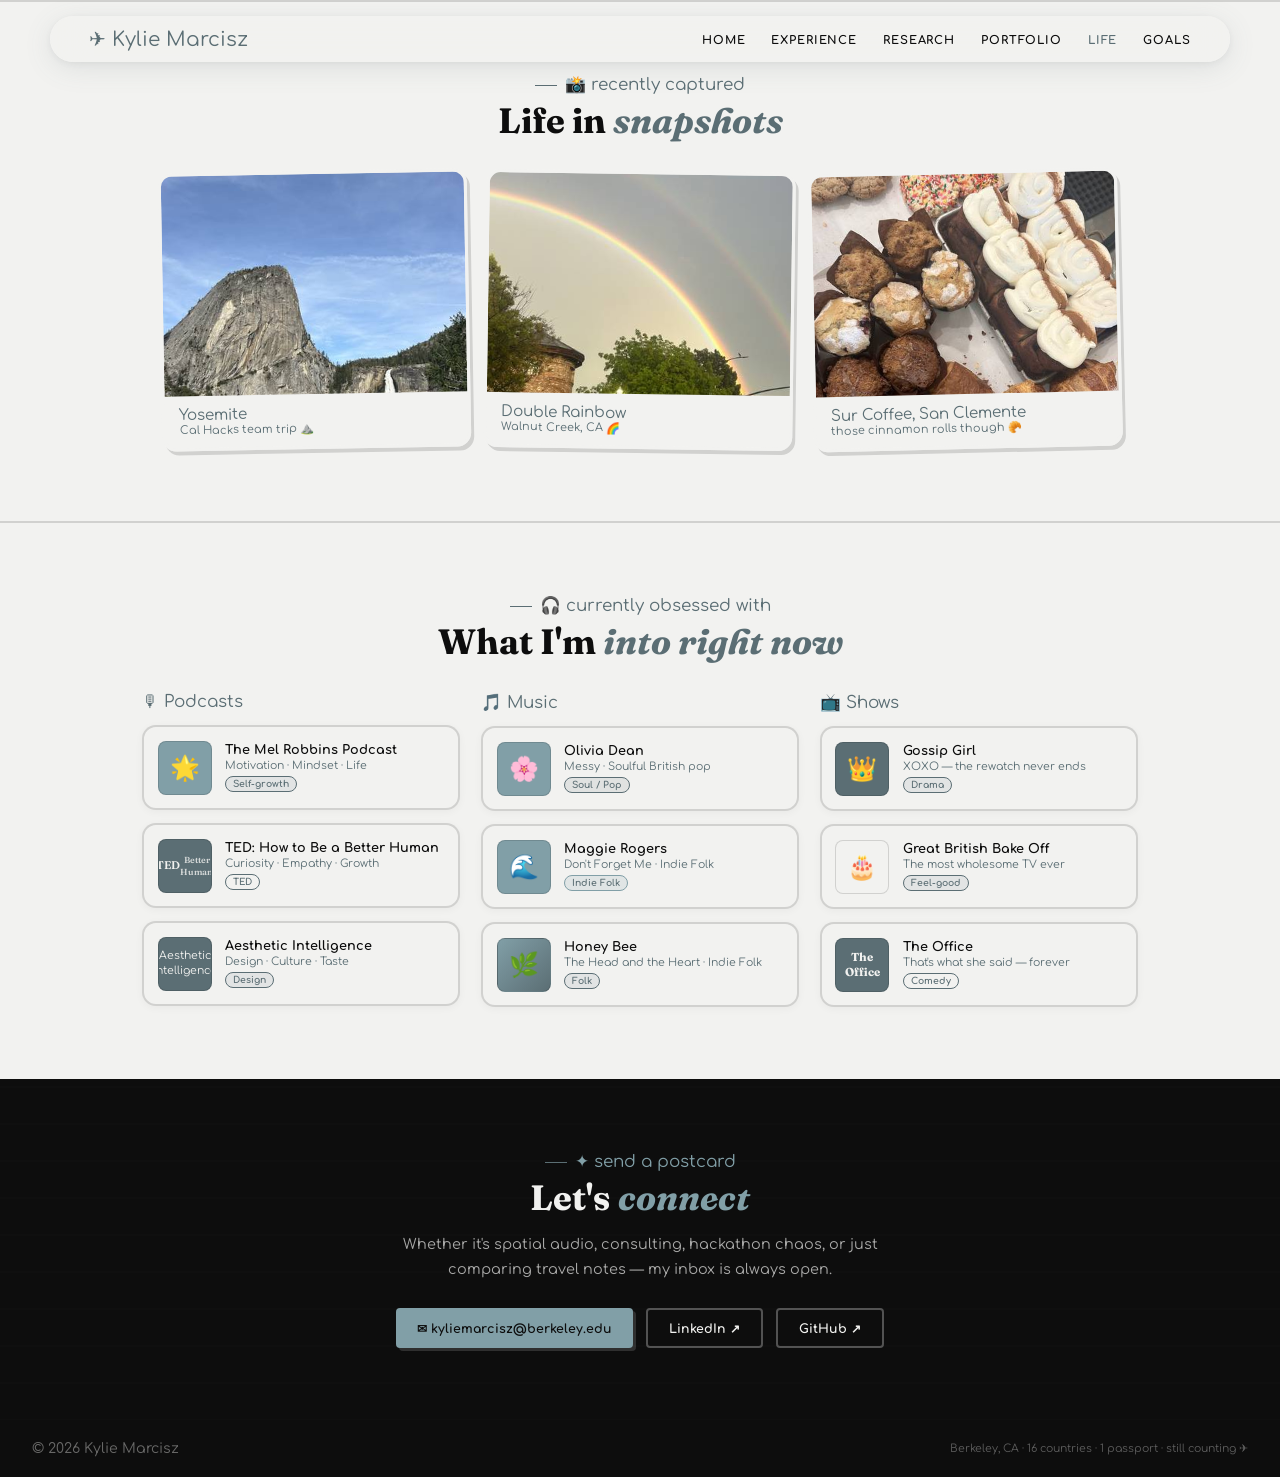
==== life.html @ 05402453 "Split single-page site into 6 real pages, shared style.css/common.js The nav bar had grown to 11 anc" ====
<!DOCTYPE html>
<html lang="en">
<head>
<meta charset="UTF-8">
<meta name="viewport" content="width=device-width, initial-scale=1.0">
<title>Photos & What I’m Into — Kylie Marcisz</title>
<link href="https://fonts.googleapis.com/css2?family=Fraunces:ital,opsz,wght@0,9..144,400;0,9..144,500;0,9..144,600;0,9..144,700;1,9..144,400;1,9..144,600&family=Comfortaa:wght@300;400;500;600;700&display=swap" rel="stylesheet">
<link rel="stylesheet" href="style.css">
</head>
<body>

<!-- NAV -->
<nav>
  <a href="index.html" style="text-decoration:none;"><div class="nav-logo">✈ Kylie Marcisz</div></a>
  <ul class="nav-links">
    <li><a href="index.html">Home</a></li>
    <li><a href="experience.html">Experience</a></li>
    <li><a href="research.html">Research</a></li>
    <li><a href="portfolio.html">Portfolio</a></li>
    <li><a href="life.html" class="nav-active">Life</a></li>
    <li><a href="goals.html">Goals</a></li>
  </ul>
</nav>

<section style="background:var(--blush2);border-top:2px solid var(--sand);" id="photos">
  <div class="sw">
    <div class="tc"><div class="sl">📸 recently captured</div><h2 class="st">Life in <em>snapshots</em></h2></div>
    <div style="display:grid;grid-template-columns:repeat(3,1fr);gap:1rem;max-width:960px;margin:0 auto;">

      <div class="appear" style="border-radius:14px;overflow:hidden;border:3px solid #F2F2F0;box-shadow:3px 4px 0 var(--sand);transform:rotate(-1deg);transition:transform .2s;" onmouseover="this.style.transform='rotate(0deg) scale(1.02)'" onmouseout="this.style.transform='rotate(-1deg)'">
        <div style="height:220px;overflow:hidden;position:relative;"><img src="[data-uri]" alt="Yosemite with Cal Hacks" style="width:100%;height:220px;object-fit:cover;display:block;transform:rotate(90deg) scale(1.5);transform-origin:center;"/></div>
        <div style="background:#F2F2F0;padding:.7rem .9rem;">
          <div style="font-family:'Comfortaa',sans-serif;font-size:.95rem;color:var(--teal);">Yosemite</div>
          <div style="font-size:.7rem;color:var(--muted);">Cal Hacks team trip ⛰️</div>
        </div>
      </div>

      <div class="appear" style="border-radius:14px;overflow:hidden;border:3px solid #F2F2F0;box-shadow:3px 4px 0 var(--sand);transform:rotate(.8deg);transition:transform .2s;" onmouseover="this.style.transform='rotate(0deg) scale(1.02)'" onmouseout="this.style.transform='rotate(0.8deg)'">
        <div style="height:220px;overflow:hidden;position:relative;"><img src="[data-uri]" alt="Double rainbow in Walnut Creek" style="width:100%;height:220px;object-fit:cover;display:block;transform:rotate(90deg) scale(1.5);transform-origin:center;"/></div>
        <div style="background:#F2F2F0;padding:.7rem .9rem;">
          <div style="font-family:'Comfortaa',sans-serif;font-size:.95rem;color:var(--teal);">Double Rainbow</div>
          <div style="font-size:.7rem;color:var(--muted);">Walnut Creek, CA 🌈</div>
        </div>
      </div>

      <div class="appear" style="border-radius:14px;overflow:hidden;border:3px solid #F2F2F0;box-shadow:3px 4px 0 var(--sand);transform:rotate(-1.3deg);transition:transform .2s;" onmouseover="this.style.transform='rotate(0deg) scale(1.02)'" onmouseout="this.style.transform='rotate(-1.3deg)'">
        <img src="[data-uri]" alt="Sur Coffee San Clemente pastries" style="width:100%;height:220px;object-fit:cover;object-position:center top;display:block;"/>
        <div style="background:#F2F2F0;padding:.7rem .9rem;">
          <div style="font-family:'Comfortaa',sans-serif;font-size:.95rem;color:var(--teal);">Sur Coffee, San Clemente</div>
          <div style="font-size:.7rem;color:var(--muted);">those cinnamon rolls though 🥐</div>
        </div>
      </div>

    </div>
  </div>
</section>

<section class="now-bg" id="now">
  <div class="sw">
    <div class="tc"><div class="sl">🎧 currently obsessed with</div><h2 class="st">What I'm <em>into right now</em></h2></div>
    <div class="now-grid">
      <div>
        <div class="nct">🎙 Podcasts</div>
        <div class="now-items">
          <div class="nc appear"><div class="na a-mel">🌟</div><div><div class="nn">The Mel Robbins Podcast</div><div class="ns">Motivation · Mindset · Life</div><span class="ntag" style="color:var(--teal);border-color:var(--teal);background:var(--teal-pale);">Self-growth</span></div></div>
          <div class="nc appear"><div class="na a-ted">TED<br><span style="font-size:.55rem;opacity:.8;">Better Human</span></div><div><div class="nn">TED: How to Be a Better Human</div><div class="ns">Curiosity · Empathy · Growth</div><span class="ntag" style="color:var(--coral);border-color:var(--coral);background:#F2F2F0;">TED</span></div></div>
          <div class="nc appear"><div class="na a-hub">Aesthetic<br>Intelligence</div><div><div class="nn">Aesthetic Intelligence</div><div class="ns">Design · Culture · Taste</div><span class="ntag" style="color:#5B6E74;border-color:var(--sage);background:var(--sage-pale);">Design</span></div></div>
        </div>
      </div>
      <div>
        <div class="nct">🎵 Music</div>
        <div class="now-items">
          <div class="nc appear"><div class="na a-olivia">🌸</div><div><div class="nn">Olivia Dean</div><div class="ns">Messy · Soulful British pop</div><span class="ntag" style="color:var(--rose);border-color:var(--rose);background:var(--rose-pale);">Soul / Pop</span></div></div>
          <div class="nc appear"><div class="na a-maggie">🌊</div><div><div class="nn">Maggie Rogers</div><div class="ns">Don't Forget Me · Indie Folk</div><span class="ntag" style="color:#5B6E74;border-color:var(--sky);background:var(--sky-pale);">Indie Folk</span></div></div>
          <div class="nc appear"><div class="na a-honey">🌿</div><div><div class="nn">Honey Bee</div><div class="ns">The Head and the Heart · Indie Folk</div><span class="ntag" style="color:#5B6E74;border-color:#5B6E74;background:var(--sage-pale);">Folk</span></div></div>
        </div>
      </div>
      <div>
        <div class="nct">📺 Shows</div>
        <div class="now-items">
          <div class="nc appear"><div class="na a-gg">👑</div><div><div class="nn">Gossip Girl</div><div class="ns">XOXO — the rewatch never ends</div><span class="ntag" style="color:var(--teal);border-color:var(--teal);background:var(--teal-pale);">Drama</span></div></div>
          <div class="nc appear"><div class="na a-gbbo">🎂</div><div><div class="nn">Great British Bake Off</div><div class="ns">The most wholesome TV ever</div><span class="ntag" style="color:#5B6E74;border-color:var(--sage);background:var(--sage-pale);">Feel-good</span></div></div>
          <div class="nc appear"><div class="na a-office" style="font-family:'Fraunces',serif;font-size:.72rem;font-weight:700;color:#F2F2F0;text-align:center;padding:5px;line-height:1.3;">The<br>Office</div><div><div class="nn">The Office</div><div class="ns">That's what she said — forever</div><span class="ntag" style="color:var(--coral);border-color:var(--coral);background:#F2F2F0;">Comedy</span></div></div>
        </div>
      </div>
    </div>
  </div>
</section>

<section class="contact-bg" id="contact">
  <div class="sw">
    <div class="ci">
      <div class="sl">✦ send a postcard</div>
      <h2>Let's <em>connect</em></h2>
      <p>Whether it's spatial audio, consulting, hackathon chaos, or just comparing travel notes — my inbox is always open.</p>
      <div class="clinks">
        <a href="mailto:kyliemarcisz@berkeley.edu" class="clink clp">✉ kyliemarcisz@berkeley.edu</a>
        <a href="http://www.linkedin.com/in/kylie-marcisz-ucb29" class="clink cls">LinkedIn ↗</a>
        <a href="#" class="clink cls">GitHub ↗</a>
      </div>
    </div>
  </div>
</section>

<footer>
  <span class="fh">© 2026 Kylie Marcisz</span>
  <span>Berkeley, CA · 16 countries · 1 passport · still counting ✈</span>
</footer>

<script src="common.js"></script>
</body>
</html>
---- style.css ----
:root {
  --blush:#F2F2F0;--blush2:#F2F2F0;--peach:#819FA7;--peach2:#5B6E74;
  --coral:#5B6E74;--teal:#5B6E74;--teal2:#819FA7;--teal-pale:rgba(91,110,116,.10);
  --sky:#819FA7;--sky-pale:rgba(129,159,167,.16);
  --gold:#819FA7;--gold2:#5B6E74;--gold-pale:rgba(129,159,167,.16);
  --rose:#5B6E74;--rose-pale:rgba(91,110,116,.12);
  --sage:#5B6E74;--sage-pale:rgba(91,110,116,.10);
  --cream:#F2F2F0;--cream2:#F2F2F0;--sand:rgba(13,13,13,.14);
  --ink:#0D0D0D;--ink2:#0D0D0D;--muted:#5B6E74;
  --white:#F2F2F0;
}
*{margin:0;padding:0;box-sizing:border-box;}
html{scroll-behavior:smooth;}
body{font-family:'Comfortaa',sans-serif;background:var(--cream);color:var(--ink);overflow-x:hidden;}

/* NAV */
nav{position:fixed;top:0;left:0;right:0;z-index:300;display:flex;align-items:center;justify-content:space-between;padding:.6rem 1.5rem;background:rgba(242,242,240,.96);backdrop-filter:blur(10px);border-bottom:2px solid var(--sand);}
.nav-logo{font-family:'Comfortaa',sans-serif;font-size:1.4rem;color:var(--teal);display:flex;align-items:center;gap:6px;}
.nav-links{display:flex;gap:.65rem;list-style:none;flex-wrap:nowrap;}
.nav-links a{font-size:.68rem;letter-spacing:.1em;text-transform:uppercase;font-weight:700;color:var(--ink2);text-decoration:none;transition:color .2s;white-space:nowrap;}
.nav-links a:hover{color:var(--coral);}

/* HERO */
.hero{min-height:100vh;padding:6rem 2rem 4rem;display:flex;align-items:center;justify-content:center;position:relative;overflow:hidden;background:var(--blush);}
.hero-bg-pattern{position:absolute;inset:0;z-index:0;
  background-image:radial-gradient(circle at 15% 20%,rgba(91,110,116,.12) 0%,transparent 50%),
  radial-gradient(circle at 85% 70%,rgba(91,110,116,.10) 0%,transparent 50%),
  radial-gradient(circle at 50% 50%,rgba(129,159,167,.08) 0%,transparent 60%);}
/* dot grid */
.hero-dots{position:absolute;inset:0;z-index:0;
  background-image:radial-gradient(circle,rgba(91,110,116,.12) 1px,transparent 1px);
  background-size:28px 28px;}

/* scattered sticker decorations */
.sticker{position:absolute;pointer-events:none;user-select:none;z-index:1;}

.hero-inner{position:relative;z-index:2;display:grid;grid-template-columns:auto 1fr;gap:3.5rem;max-width:1000px;width:100%;align-items:center;}

/* PHOTO + DECO CARD */
.hero-photo-wrap{position:relative;flex-shrink:0;}
.photo-frame{
  width:240px;height:300px;border-radius:16px;overflow:hidden;
  border:4px solid #F2F2F0;
  box-shadow:6px 8px 0 var(--sand), 6px 8px 0 1px var(--teal);
  animation:float 5s ease-in-out infinite;
  position:relative;z-index:2;
}
.photo-frame img{width:100%;height:100%;object-fit:cover;object-position:center top;}
@keyframes float{0%,100%{transform:translateY(0) rotate(-1.5deg)}50%{transform:translateY(-8px) rotate(-1.5deg)}}

/* floating mini sticker badges around photo */
.badge-float{position:absolute;background:#F2F2F0;border:2px solid var(--sand);border-radius:99px;padding:4px 10px;font-family:'Comfortaa',sans-serif;font-size:.85rem;color:var(--ink2);box-shadow:2px 3px 0 var(--sand);white-space:nowrap;z-index:3;}

/* hero text */
.hero-eyebrow{font-family:'Comfortaa',sans-serif;font-size:1.1rem;color:var(--teal);margin-bottom:.5rem;display:flex;align-items:center;gap:8px;}
h1{font-family:'Fraunces',serif;font-size:clamp(2.2rem,4vw,3.4rem);line-height:1.1;color:var(--ink);margin-bottom:.9rem;}
h1 em{font-style:italic;color:var(--teal);}
.hl-gold{background:linear-gradient(transparent 58%,var(--gold) 58%);}
.hero-desc{font-size:.93rem;line-height:1.8;color:var(--ink2);max-width:420px;margin-bottom:1.5rem;}
.htags{display:flex;flex-wrap:wrap;gap:6px;margin-bottom:1.6rem;}
.htag{font-size:.68rem;padding:4px 11px;border-radius:99px;font-weight:700;border:1.5px solid;}
.ht-teal{color:var(--teal);border-color:var(--teal);background:var(--teal-pale);}
.ht-coral{color:var(--coral);border-color:var(--coral);background:#F2F2F0;}
.ht-gold{color:var(--gold2);border-color:var(--gold2);background:var(--gold-pale);}
.ht-sage{color:#5B6E74;border-color:var(--sage);background:var(--sage-pale);}
.ht-rose{color:var(--rose);border-color:var(--rose);background:var(--rose-pale);}
.hcta{display:inline-flex;align-items:center;gap:9px;padding:.8rem 1.8rem;background:var(--teal);color:#F2F2F0;text-decoration:none;border-radius:6px;font-size:.82rem;font-weight:700;letter-spacing:.04em;box-shadow:4px 4px 0 var(--gold2);transition:all .15s;}
.hcta:hover{transform:translate(-2px,-2px);box-shadow:6px 6px 0 var(--gold2);}

/* RIBBON */
.ribbon{background:var(--gold-pale);border-top:2px dashed var(--sand);border-bottom:2px dashed var(--sand);padding:.6rem 2rem;text-align:center;font-family:'Comfortaa',sans-serif;font-size:1rem;color:var(--ink2);display:flex;align-items:center;justify-content:center;gap:1.2rem;flex-wrap:wrap;}

/* SHARED */
.sw{padding:4.5rem 2rem;max-width:1060px;margin:0 auto;}
.sl{font-family:'Comfortaa',sans-serif;font-size:1.05rem;color:var(--teal);margin-bottom:.3rem;}
.st{font-family:'Fraunces',serif;font-size:clamp(1.6rem,2.8vw,2.2rem);color:var(--ink);margin-bottom:1.8rem;}
.st em{font-style:italic;color:var(--teal);}
.tc{text-align:center;}

/* MAP */
.map-bg{background:var(--cream);}
.map-outer{background:var(--cream2);border:2px solid var(--sand);border-radius:14px;padding:1.6rem;position:relative;}
.mc{position:absolute;width:18px;height:18px;border-color:var(--teal);border-style:solid;opacity:.4;}
.mc.tl{top:8px;left:8px;border-width:2px 0 0 2px;}.mc.tr{top:8px;right:8px;border-width:2px 2px 0 0;}
.mc.bl{bottom:8px;left:8px;border-width:0 0 2px 2px;}.mc.br{bottom:8px;right:8px;border-width:0 2px 2px 0;}
.wmw{position:relative;}
.wmw svg{width:100%;height:auto;display:block;}
.ptt{position:absolute;background:var(--cream);border:2px solid var(--teal);border-radius:8px;padding:.6rem .85rem;font-size:.76rem;color:var(--ink);pointer-events:none;opacity:0;transition:opacity .18s;z-index:20;white-space:nowrap;transform:translateX(-50%);box-shadow:3px 3px 0 var(--sand);}
.ptt.vis{opacity:1;}
.tn{font-weight:700;color:var(--teal);font-family:'Comfortaa',sans-serif;font-size:.92rem;}
.td{color:var(--muted);font-size:.68rem;margin-top:2px;}

/* EXPERIENCE */
.exp-bg{background:var(--blush2);border-top:2px solid var(--sand);}
.timeline{max-width:760px;margin:0 auto;position:relative;}
.timeline::before{content:'';position:absolute;left:21px;top:0;bottom:0;width:2px;background:rgba(91,110,116,.2);}
.tli{display:flex;gap:1.6rem;margin-bottom:1.7rem;}
.tld{width:42px;height:42px;border-radius:50%;flex-shrink:0;z-index:1;display:flex;align-items:center;justify-content:center;font-size:1rem;border:2px solid;background:#F2F2F0;}
.dt{border-color:var(--teal);}.dg{border-color:var(--gold2);}.dc{border-color:var(--coral);}.ds{border-color:var(--sage);}.dr{border-color:var(--rose);}
.tlb{flex:1;background:#F2F2F0;border:1.5px solid var(--sand);border-radius:10px;padding:1rem 1.2rem;transition:border-color .2s,transform .2s;}
.tlb:hover{border-color:var(--teal);transform:translateX(3px);}
.tlh{display:flex;align-items:flex-start;justify-content:space-between;gap:.8rem;margin-bottom:3px;}
.tlr{font-family:'Fraunces',serif;font-size:.94rem;color:var(--ink);}
.tlt{font-size:.63rem;color:var(--teal);font-weight:700;letter-spacing:.06em;white-space:nowrap;}
.tlo{font-size:.73rem;color:var(--teal);font-weight:700;margin-bottom:.4rem;}
.tlu{list-style:none;}
.tlu li{font-size:.76rem;color:var(--ink2);line-height:1.6;padding-left:.85rem;position:relative;margin-bottom:2px;}
.tlu li::before{content:'✦';position:absolute;left:0;font-size:.42rem;color:var(--gold2);top:5px;}

/* INVOLVEMENT */
.inv-bg{background:var(--cream);border-top:2px solid var(--sand);}
.inv-grid{display:grid;grid-template-columns:repeat(auto-fill,minmax(220px,1fr));gap:1rem;max-width:760px;margin:0 auto;}
.inv-card{background:#F2F2F0;border:1.5px solid var(--sand);border-radius:10px;padding:1rem;display:flex;align-items:flex-start;gap:.75rem;transition:border-color .2s;}
.inv-card:hover{border-color:var(--teal);}
.inv-icon{font-size:1.3rem;flex-shrink:0;}
.inv-name{font-size:.82rem;font-weight:700;color:var(--ink);margin-bottom:2px;}
.inv-sub{font-size:.71rem;color:var(--muted);}

/* CAL HACKS */
.hack-bg{background:var(--blush);border-top:2px solid var(--sand);}
.hack-grid{display:grid;grid-template-columns:1fr 1fr;gap:1.5rem;max-width:860px;margin:0 auto;}
.hack-card{background:#F2F2F0;border:2px solid var(--sand);border-radius:14px;padding:1.5rem;position:relative;overflow:hidden;transition:transform .2s,box-shadow .2s;}
.hack-card:hover{transform:translateY(-4px);box-shadow:0 8px 24px rgba(91,110,116,.12);}
.hack-card::before{content:'';position:absolute;top:0;left:0;right:0;height:4px;}
.hack-ai::before{background:linear-gradient(90deg,var(--teal),var(--sky));}
.hack-13::before{background:linear-gradient(90deg,var(--gold),var(--coral));}
.hack-top{display:flex;align-items:center;gap:.9rem;margin-bottom:.8rem;}
.hack-icon{font-size:2rem;width:54px;height:54px;border-radius:10px;display:flex;align-items:center;justify-content:center;flex-shrink:0;border:2px solid var(--sand);}
.hi-teal{background:var(--teal-pale);}
.hi-gold{background:var(--gold-pale);}
.hack-name{font-family:'Fraunces',serif;font-size:1.05rem;color:var(--ink);}
.hack-sub{font-size:.72rem;color:var(--muted);font-weight:700;}
.hack-desc{font-size:.79rem;color:var(--ink2);line-height:1.65;}
.hack-badge{display:inline-block;margin-top:.7rem;font-size:.63rem;font-weight:700;padding:3px 10px;border-radius:99px;border:1.5px solid;}
.hb-teal{color:var(--teal);border-color:var(--teal);background:var(--teal-pale);}
.hb-gold{color:var(--gold2);border-color:var(--gold2);background:var(--gold-pale);}

/* RESUME */
.resume-bg{background:var(--cream);border-top:2px solid var(--sand);}
.resume-sheet{background:#F2F2F0;border:1.5px solid var(--sand);border-radius:10px;max-width:800px;margin:0 auto;padding:2.2rem 2.8rem;box-shadow:5px 5px 0 var(--sand);}
.rn{font-family:'Fraunces',serif;font-size:1.7rem;color:var(--ink);margin-bottom:.2rem;}
.rc{font-size:.73rem;color:var(--muted);margin-bottom:1.3rem;display:flex;flex-wrap:wrap;gap:.4rem .7rem;align-items:center;}
.rc a{color:var(--teal);text-decoration:none;font-weight:600;}
.rc a:hover{text-decoration:underline;}
.rdot{color:var(--sand);}
.rs{margin-bottom:1.3rem;}
.rst{font-size:.62rem;letter-spacing:.18em;text-transform:uppercase;font-weight:700;color:var(--teal);border-bottom:1.5px solid var(--teal-pale);padding-bottom:.25rem;margin-bottom:.7rem;}
.re{margin-bottom:.85rem;}
.rrow{display:flex;justify-content:space-between;align-items:baseline;gap:.8rem;margin-bottom:2px;}
.rorg{font-weight:700;font-size:.83rem;color:var(--ink);}
.rloc{font-size:.72rem;color:var(--muted);}
.rrole{font-size:.76rem;color:var(--teal);font-weight:600;margin-bottom:3px;}
.rdate{font-size:.7rem;color:var(--muted);white-space:nowrap;}
.rul{list-style:none;}
.rul li{font-size:.74rem;color:var(--ink2);line-height:1.6;padding-left:.85rem;position:relative;margin-bottom:2px;}
.rul li::before{content:'•';position:absolute;left:0;color:var(--teal);}
.dl-btn{display:inline-flex;align-items:center;gap:7px;margin-bottom:1.3rem;padding:.6rem 1.2rem;border:1.5px solid var(--teal);border-radius:6px;font-size:.76rem;font-weight:700;color:var(--teal);background:var(--teal-pale);cursor:pointer;transition:all .15s;}
.dl-btn:hover{background:var(--teal);color:#F2F2F0;}

/* ACADEMICS */
.acad-bg{background:var(--blush2);border-top:2px solid var(--sand);}
.acad-grid{display:grid;grid-template-columns:repeat(auto-fill,minmax(220px,1fr));gap:.9rem;}
.scard{background:#F2F2F0;border:2px solid var(--sand);border-radius:10px;padding:1rem;transition:border-color .2s;}
.scard:hover{border-color:var(--teal);}
.slab{font-family:'Comfortaa',sans-serif;font-size:.98rem;color:var(--teal);margin-bottom:.55rem;}
.sc{font-size:.73rem;color:var(--ink2);padding:3px 0;border-bottom:1px dashed var(--sand);display:flex;align-items:center;gap:.45rem;}
.sc:last-child{border-bottom:none;}
.cc{font-size:.63rem;color:var(--muted);font-weight:700;min-width:48px;}
.cnhl{background:linear-gradient(transparent 55%,var(--gold) 55%);}
.sf{border-color:var(--teal)!important;}
.cnote{font-size:.7rem;color:var(--teal);margin-top:.55rem;line-height:1.5;font-style:italic;}

/* SKILLS */
.skills-bg{background:var(--cream);border-top:2px solid var(--sand);}
.skills-grid{display:grid;grid-template-columns:repeat(auto-fill,minmax(220px,1fr));gap:1rem;}
.sg{background:#F2F2F0;border:1.5px solid var(--sand);border-radius:10px;padding:1.1rem;transition:border-color .2s;}
.sg:hover{border-color:var(--teal);}
.sgl{font-family:'Comfortaa',sans-serif;font-size:.98rem;color:var(--teal);margin-bottom:.65rem;}
.pills{display:flex;flex-wrap:wrap;gap:5px;}
.pill{font-size:.68rem;padding:3px 9px;border-radius:99px;border:1.5px solid;font-weight:700;}
.pt{color:var(--teal);border-color:var(--teal);background:var(--teal-pale);}
.pg{color:var(--gold2);border-color:var(--gold2);background:var(--gold-pale);}
.pc{color:var(--coral);border-color:var(--coral);background:#F2F2F0;}
.ps{color:#5B6E74;border-color:var(--sage);background:var(--sage-pale);}

/* NOW */
.now-bg{background:var(--blush);border-top:2px solid var(--sand);}
.now-grid{display:grid;grid-template-columns:1fr 1fr 1fr;gap:1.3rem;}
.nct{font-family:'Comfortaa',sans-serif;font-size:1.05rem;color:var(--teal);margin-bottom:.9rem;}
.now-items{display:flex;flex-direction:column;gap:.8rem;}
.nc{background:#F2F2F0;border:2px solid var(--sand);border-radius:10px;padding:.85rem;display:flex;align-items:center;gap:.85rem;transition:transform .2s,border-color .2s;}
.nc:hover{transform:translateY(-2px);border-color:var(--teal);}
.na{width:54px;height:54px;border-radius:8px;flex-shrink:0;display:flex;align-items:center;justify-content:center;border:1.5px solid var(--sand);overflow:hidden;font-size:1.5rem;}
.a-mel{background:#819FA7;}
.a-ted{background:#5B6E74;color:#F2F2F0;font-family:'Fraunces',serif;font-size:.7rem;font-weight:600;text-align:center;padding:5px;line-height:1.3;}
.a-hub{background:#5B6E74;color:#F2F2F0;font-size:.68rem;font-family:'Comfortaa',sans-serif;text-align:center;padding:5px;line-height:1.3;}
.a-olivia{background:linear-gradient(135deg,#819FA7,#819FA7);}
.a-maggie{background:linear-gradient(135deg,#819FA7,#819FA7);}
.a-gg{background:#5B6E74;}
.a-gbbo{background:#F2F2F0;}
.nn{font-size:.8rem;font-weight:700;color:var(--ink);margin-bottom:2px;}
.ns{font-size:.68rem;color:var(--muted);}
.ntag{font-size:.58rem;font-weight:700;padding:2px 7px;border-radius:99px;margin-top:4px;display:inline-block;border:1px solid;}

/* VISION BOARD */
.vb-bg{background:var(--cream2);}
.vision-board{
  position:relative;background:#F2F2F0;
  border:3px solid #5B6E74;border-radius:16px;
  padding:2.2rem;overflow:hidden;
}
.vision-board::before{
  content:'';position:absolute;inset:0;border-radius:13px;
  background-image:radial-gradient(circle,rgba(91,110,116,.13) 1px,transparent 1px);
  background-size:16px 16px;pointer-events:none;
}
.vbt{font-family:'Comfortaa',sans-serif;font-size:1.5rem;color:var(--teal);text-align:center;margin-bottom:1.8rem;position:relative;z-index:1;}
.vb-grid{display:grid;grid-template-columns:repeat(3,1fr);gap:1.1rem;position:relative;z-index:1;}
.vbc{background:#F2F2F0;border-radius:3px;padding:1rem .9rem .85rem;position:relative;border:1px solid rgba(91,110,116,.5);box-shadow:2px 3px 0 rgba(91,110,116,.25);transition:transform .2s;}
/* tape */
.vbc::before{content:'';position:absolute;top:-8px;left:50%;transform:translateX(-50%);width:32px;height:18px;background:rgba(129,159,167,.45);border-radius:2px;border:1px solid rgba(129,159,167,.6);}
.vbc:nth-child(1){transform:rotate(-1.4deg);}
.vbc:nth-child(2){transform:rotate(.7deg);}
.vbc:nth-child(3){transform:rotate(-1deg);}
.vbc:nth-child(4){transform:rotate(1.1deg);}
.vbc:nth-child(5){transform:rotate(-.8deg);}
.vbc:nth-child(6){transform:rotate(1.3deg);}
.vbc:nth-child(7){transform:rotate(-.9deg);}
.vbc:nth-child(8){transform:rotate(.5deg);}
.vbc:nth-child(9){transform:rotate(-1.2deg);}
.vbc:hover{transform:rotate(0deg) scale(1.03)!important;}
.vbe{font-size:2rem;display:block;text-align:center;margin-bottom:.55rem;}
.vbl{font-family:'Comfortaa',sans-serif;font-size:1rem;color:var(--teal);text-align:center;margin-bottom:.3rem;font-weight:600;}
.vbd{font-size:.71rem;color:var(--ink2);text-align:center;line-height:1.55;}
.vbtag{display:inline-block;margin-top:.45rem;font-size:.56rem;font-weight:700;padding:2px 8px;border-radius:99px;border:1.5px solid;}
.vt-t{color:var(--teal);border-color:var(--teal);background:var(--teal-pale);}
.vt-g{color:var(--gold2);border-color:var(--gold2);background:var(--gold-pale);}
.vt-c{color:var(--coral);border-color:var(--coral);background:#F2F2F0;}
.vt-s{color:#5B6E74;border-color:var(--sage);background:var(--sage-pale);}
.vt-r{color:var(--rose);border-color:var(--rose);background:var(--rose-pale);}
.vbw{grid-column:span 2;}
.vbw .vbd{max-width:340px;margin:0 auto;}
/* scattered stickers on board */
.vbs{position:absolute;font-size:1.2rem;opacity:.55;pointer-events:none;z-index:2;}

/* QUOTE — end of page */
.quote-section{background:var(--cream);padding:2.8rem 2rem;text-align:center;}
.quote-inner{display:flex;align-items:center;gap:1.2rem;max-width:680px;margin:0 auto .6rem;}
.q-line{flex:1;height:1px;background:rgba(91,110,116,.2);}
.q-chip{background:var(--teal);border-radius:99px;padding:.75rem 2.2rem;white-space:nowrap;flex-shrink:0;}
.qmark{font-family:'Fraunces',serif;font-size:1.15rem;color:rgba(242,242,240,.35);vertical-align:middle;}
.qtext{font-family:'Fraunces',serif;font-size:1.05rem;font-style:italic;color:rgba(242,242,240,.92);margin:0 .3rem;}
.qsub{font-family:'Comfortaa',sans-serif;font-size:.88rem;color:var(--muted);}
/* decorative plane clipart SVG floats */
.q-deco{position:absolute;opacity:.12;pointer-events:none;}

/* CONTACT */
.contact-bg{background:var(--ink);position:relative;overflow:hidden;}
.contact-bg::before{content:'';position:absolute;inset:0;background-image:repeating-linear-gradient(0deg,rgba(242,242,240,.02) 0,transparent 1px,transparent 36px,rgba(242,242,240,.02) 37px);}
.ci{position:relative;z-index:1;max-width:540px;margin:0 auto;text-align:center;}
.contact-bg .sl{color:var(--gold);}
.contact-bg h2{font-family:'Fraunces',serif;font-size:clamp(1.6rem,2.8vw,2.2rem);color:#F2F2F0;margin-bottom:.8rem;}
.contact-bg h2 em{font-style:italic;color:var(--gold);}
.contact-bg p{color:rgba(242,242,240,.68);font-size:.9rem;line-height:1.75;margin-bottom:1.6rem;}
.clinks{display:flex;justify-content:center;gap:.85rem;flex-wrap:wrap;}
.clink{display:inline-flex;align-items:center;gap:7px;padding:.68rem 1.3rem;border-radius:4px;font-size:.78rem;font-weight:700;text-decoration:none;transition:all .15s;}
.clp{background:var(--gold);color:var(--ink);box-shadow:3px 3px 0 rgba(242,242,240,.15);}
.clp:hover{transform:translate(-1px,-1px);box-shadow:4px 4px 0 rgba(242,242,240,.2);}
.cls{background:transparent;color:#F2F2F0;border:2px solid rgba(242,242,240,.3);}
.cls:hover{border-color:rgba(242,242,240,.65);}

footer{padding:1.3rem 2rem;background:#0D0D0D;display:flex;align-items:center;justify-content:space-between;font-size:.68rem;color:rgba(242,242,240,.35);}
.fh{font-family:'Comfortaa',sans-serif;font-size:.88rem;color:rgba(242,242,240,.4);}

.appear{opacity:0;transform:translateY(14px);transition:opacity .48s ease,transform .48s ease;}
.appear.in{opacity:1;transform:translateY(0);}

@media(max-width:760px){
  .hero-inner,.now-grid,.hack-grid{grid-template-columns:1fr;gap:2rem;}
  .photo-frame{width:200px;height:250px;justify-self:center;}
  .vb-grid{grid-template-columns:1fr 1fr;}
  .vbw{grid-column:span 1;}
  nav{padding:.7rem 1rem;}
  .nav-links{gap:.5rem;}
  .sw{padding:3rem 1rem;}
  .resume-sheet{padding:1.4rem 1.4rem;}
}

/* ── VISUAL REFRESH ── */

/* Floating pill nav */
nav{
  top:16px;left:50%;transform:translateX(-50%);right:auto;
  width:max-content;max-width:calc(100vw - 32px);
  border-radius:100px;border-bottom:none;
  border:1px solid rgba(242,242,240,.85);
  box-shadow:0 6px 28px rgba(91,110,116,.13),0 2px 8px rgba(13,13,13,.06);
  padding:9px 26px;
  background:rgba(242,242,240,.88);
  backdrop-filter:blur(18px) saturate(1.5);
  -webkit-backdrop-filter:blur(18px) saturate(1.5);
  transition:box-shadow .3s ease,background .3s ease;
}
nav:hover{box-shadow:0 10px 36px rgba(91,110,116,.18),0 2px 8px rgba(13,13,13,.07);}
.nav-logo{font-size:1.25rem;}

/* Hero — swap dot grid for soft blob glows */
.hero-dots{display:none;}
.hero-bg-pattern{
  background-image:
    radial-gradient(ellipse 65% 55% at 78% 28%,rgba(91,110,116,.16) 0%,transparent 62%),
    radial-gradient(ellipse 55% 65% at 18% 78%,rgba(91,110,116,.11) 0%,transparent 56%),
    radial-gradient(ellipse 45% 45% at 52% 52%,rgba(129,159,167,.09) 0%,transparent 58%),
    radial-gradient(ellipse 38% 55% at 88% 82%,rgba(91,110,116,.08) 0%,transparent 52%),
    radial-gradient(ellipse 30% 40% at 8% 20%,rgba(91,110,116,.1) 0%,transparent 50%);
}

/* Photo frame — iridescent gradient border */
.photo-frame{
  border:none;
  padding:3px;
  background:linear-gradient(135deg,#5B6E74,#819FA7,#5B6E74,#5B6E74,#5B6E74);
  box-shadow:0 22px 50px rgba(91,110,116,.22),0 6px 20px rgba(13,13,13,.09);
}
.photo-frame img{border-radius:13px;}

/* Hero CTA — pill + gradient */
.hcta{
  border-radius:100px;
  background:linear-gradient(135deg,var(--teal),#5B6E74);
  box-shadow:0 6px 24px rgba(91,110,116,.36);
  padding:.85rem 2.2rem;
  border:none;
}
.hcta:hover{transform:translateY(-3px);box-shadow:0 12px 32px rgba(91,110,116,.46);}

/* Htags */
.htag{border-radius:100px;}

/* Section label accent line */
.sl::before{content:'';display:inline-block;width:22px;height:1.5px;
  background:var(--teal);vertical-align:middle;margin-right:8px;flex-shrink:0;}

/* Timeline cards */
.tlb{border-radius:14px;border:1px solid rgba(91,110,116,.65);
  box-shadow:0 2px 12px rgba(91,110,116,.05);}
.tlb:hover{border-color:var(--teal);box-shadow:0 8px 28px rgba(91,110,116,.14);transform:translateX(5px);}

/* Involvement cards */
.inv-card{border-radius:14px;box-shadow:0 2px 8px rgba(13,13,13,.04);
  transition:transform .25s ease,box-shadow .25s ease,border-color .25s ease;}
.inv-card:hover{transform:translateY(-3px);box-shadow:0 8px 24px rgba(91,110,116,.13);border-color:var(--teal);}

/* Cal Hacks cards */
.hack-card{border-radius:18px;border:1.5px solid rgba(91,110,116,.75);
  box-shadow:0 4px 20px rgba(13,13,13,.06);}
.hack-card:hover{box-shadow:0 14px 44px rgba(91,110,116,.16);transform:translateY(-7px);}

/* Resume sheet */
.resume-sheet{border-radius:18px;border:1px solid rgba(91,110,116,.6);
  box-shadow:0 8px 40px rgba(13,13,13,.08),0 2px 8px rgba(13,13,13,.04);}

/* Academics cards */
.scard{border-radius:14px;box-shadow:0 2px 10px rgba(13,13,13,.04);
  transition:transform .25s ease,box-shadow .25s ease,border-color .25s ease;}
.scard:hover{transform:translateY(-3px);box-shadow:0 8px 24px rgba(91,110,116,.11);}
.scard.sf{box-shadow:0 4px 20px rgba(91,110,116,.16);}

/* Skills groups */
.sg{border-radius:14px;box-shadow:0 2px 8px rgba(13,13,13,.04);
  transition:transform .25s ease,box-shadow .25s ease,border-color .25s ease;}
.sg:hover{transform:translateY(-3px);box-shadow:0 8px 24px rgba(91,110,116,.12);border-color:var(--teal);}

/* Now cards */
.nc{border-radius:14px;box-shadow:0 2px 8px rgba(13,13,13,.04);
  transition:transform .28s ease,box-shadow .28s ease,border-color .28s ease;}
.nc:hover{transform:translateY(-4px);box-shadow:0 10px 28px rgba(91,110,116,.14);border-color:var(--teal);}

/* Vision board cards */
.vbc{border-radius:8px;box-shadow:2px 3px 10px rgba(91,110,116,.14);
  transition:transform .3s cubic-bezier(.25,.46,.45,.94),box-shadow .3s ease;}
.vbc:hover{transform:rotate(0deg) scale(1.04) !important;box-shadow:4px 8px 22px rgba(91,110,116,.18);}

/* Badge floats */
.badge-float{border-radius:100px;box-shadow:0 3px 14px rgba(13,13,13,.1);}

/* Ribbon */
.ribbon{border-top:1px solid rgba(91,110,116,.5);border-bottom:1px solid rgba(91,110,116,.5);
  background:linear-gradient(90deg,var(--gold-pale),rgba(91,110,116,.5),var(--gold-pale));}

/* Quote section */

/* Contact */
.contact-bg{background:linear-gradient(135deg,#0D0D0D 0%,#0D0D0D 50%,#0D0D0D 100%);}

/* Smoother reveal animation */
.appear{opacity:0;transform:translateY(16px);
  transition:opacity .65s cubic-bezier(.25,.46,.45,.94),transform .65s cubic-bezier(.25,.46,.45,.94);}
.appear.in{opacity:1;transform:translateY(0);}

/* Download button */
.dl-btn{border-radius:100px;}

/* Pill tags on Now section */
.ntag{border-radius:100px;}

/* Now section avatar additions */
.a-honey{background:linear-gradient(135deg,#819FA7,#5B6E74);}
.a-office{background:#5B6E74;}

/* Certification pills */
.pill.px{background:rgba(91,110,116,.08);color:#5B6E74;border:1.5px solid rgba(91,110,116,.25);}
.pill.px:hover{background:rgba(91,110,116,.15);}

/* PROJECTS SECTION */
.proj-bg{background:var(--ink);border-top:2px solid rgba(242,242,240,.06);}
.proj-bg .sl{color:var(--teal2);}
.proj-bg .st{color:#F2F2F0;}
.proj-bg .st em{color:var(--teal2);}
.proj-grid{display:grid;grid-template-columns:1fr 1fr;gap:1.5rem;max-width:960px;margin:0 auto;}
.proj-card{border-radius:16px;padding:1.8rem;position:relative;overflow:hidden;border:1px solid rgba(242,242,240,.08);background:rgba(242,242,240,.04);backdrop-filter:blur(8px);transition:transform .25s,box-shadow .25s,border-color .25s;cursor:pointer;}
.proj-card:hover{transform:translateY(-4px);box-shadow:0 16px 40px rgba(13,13,13,.3);border-color:rgba(91,110,116,.4);}
.proj-card::before{content:'';position:absolute;top:0;left:0;right:0;height:3px;border-radius:16px 16px 0 0;}
.proj-mnist::before{background:linear-gradient(90deg,var(--teal),var(--sky),var(--teal2));}
.proj-bert::before{background:linear-gradient(90deg,var(--rose),var(--gold),#819FA7);}
.proj-badge{font-size:.58rem;font-weight:700;letter-spacing:.1em;text-transform:uppercase;padding:3px 10px;border-radius:99px;margin-bottom:1rem;display:inline-block;}
.pb-green{background:rgba(91,110,116,.15);color:var(--teal2);border:1px solid rgba(91,110,116,.3);}
.pb-rose{background:rgba(91,110,116,.15);color:#5B6E74;border:1px solid rgba(91,110,116,.3);}
.pb-gold{background:rgba(129,159,167,.15);color:#5B6E74;border:1px solid rgba(129,159,167,.35);}
.proj-shake::before{background:linear-gradient(90deg,#819FA7,#819FA7,#5B6E74);}
.proj-nick::before{background:linear-gradient(90deg,#5B6E74,#819FA7,#819FA7);}
.proj-divider{grid-column:1/-1;display:flex;align-items:center;gap:.9rem;margin:.5rem 0 .3rem;}
.proj-divider::before,.proj-divider::after{content:'';flex:1;height:1px;background:rgba(242,242,240,.12);}
.proj-divider span{font-size:.68rem;font-weight:700;letter-spacing:.12em;text-transform:uppercase;color:rgba(242,242,240,.55);white-space:nowrap;}
.proj-title{font-family:'Fraunces',serif;font-size:1.25rem;color:#F2F2F0;margin-bottom:.3rem;}
.proj-sub{font-size:.7rem;color:rgba(242,242,240,.45);font-weight:700;letter-spacing:.06em;text-transform:uppercase;margin-bottom:1rem;}
.proj-desc{font-size:.8rem;color:rgba(242,242,240,.7);line-height:1.75;margin-bottom:1.2rem;}
.proj-metrics{display:grid;grid-template-columns:repeat(3,1fr);gap:.6rem;margin-bottom:1.3rem;}
.proj-metric{background:rgba(242,242,240,.05);border:1px solid rgba(242,242,240,.08);border-radius:10px;padding:.7rem .5rem;text-align:center;}
.proj-metric-val{font-family:'Fraunces',serif;font-size:1.1rem;color:var(--teal2);font-weight:700;}
.proj-metric-lbl{font-size:.58rem;color:rgba(242,242,240,.45);margin-top:2px;line-height:1.3;}
.proj-metric.rose .proj-metric-val{color:#5B6E74;}
.proj-stack{display:flex;flex-wrap:wrap;gap:5px;margin-bottom:1.1rem;}
.proj-tag{font-size:.6rem;padding:3px 9px;border-radius:99px;border:1px solid rgba(242,242,240,.12);color:rgba(242,242,240,.6);background:rgba(242,242,240,.04);}
.proj-links{display:flex;gap:.7rem;}
.proj-link{font-size:.68rem;font-weight:700;padding:6px 14px;border-radius:99px;border:1.5px solid rgba(91,110,116,.5);color:var(--teal2);background:transparent;text-decoration:none;transition:all .18s;display:inline-flex;align-items:center;gap:4px;}
.proj-link:hover{background:rgba(91,110,116,.12);border-color:var(--teal2);}
.proj-link.rose{border-color:rgba(91,110,116,.5);color:#5B6E74;}
.proj-link.rose:hover{background:rgba(91,110,116,.1);}
.proj-terminal{background:#0D0D0D;border:1px solid rgba(242,242,240,.08);border-radius:10px;padding:.9rem 1rem;margin-bottom:1rem;font-family:monospace;font-size:.72rem;color:#F2F2F0;line-height:1.8;overflow:hidden;white-space:pre-wrap;}
.proj-terminal .dim{color:rgba(242,242,240,.4);}
.proj-terminal .val{color:#819FA7;}
.proj-terminal .err{color:#5B6E74;}
.proj-progress{margin-bottom:1rem;}
.proj-progress-row{display:flex;align-items:center;gap:.6rem;margin-bottom:.5rem;}
.proj-progress-lbl{font-size:.62rem;color:rgba(242,242,240,.6);width:60px;flex-shrink:0;}
.proj-progress-bar{flex:1;height:6px;background:rgba(242,242,240,.08);border-radius:99px;overflow:hidden;}
.proj-progress-fill{height:100%;border-radius:99px;transition:width 1.2s cubic-bezier(.25,.46,.45,.94);}
.proj-progress-val{font-size:.62rem;color:rgba(242,242,240,.5);width:30px;text-align:right;flex-shrink:0;}
@media(max-width:700px){.proj-grid{grid-template-columns:1fr;}}

@media(max-width:760px){
  nav{top:10px;padding:8px 18px;border-radius:100px;}
}

/* ========== COOLER ELEMENTS ========== */

/* Custom cursor */
#cursor-dot{position:fixed;width:7px;height:7px;background:var(--teal);border-radius:50%;pointer-events:none;z-index:9999;transform:translate(-50%,-50%);transition:transform .07s,background .15s;opacity:0;}
#cursor-ring{position:fixed;width:32px;height:32px;border:1.5px solid rgba(91,110,116,.3);border-radius:50%;pointer-events:none;z-index:9998;transform:translate(-50%,-50%);transition:width .18s,height .18s,border-color .18s;opacity:0;}
#cursor-dot.cx{transform:translate(-50%,-50%) scale(.4);background:var(--coral);}
#cursor-ring.hov{width:48px;height:48px;border-color:rgba(91,110,116,.4);}

/* Scroll progress */
#scroll-progress{position:fixed;top:0;left:0;height:2.5px;background:linear-gradient(90deg,var(--teal) 0%,var(--coral) 100%);z-index:400;width:0%;pointer-events:none;transition:width .06s linear;}

/* Photo frame shimmer */
@keyframes border-shimmer{0%,100%{background-position:0% 50%}50%{background-position:100% 50%}}
.photo-frame{background:linear-gradient(135deg,#5B6E74 0%,#819FA7 30%,#5B6E74 52%,#5B6E74 70%,#819FA7 85%,#5B6E74 100%)!important;background-size:300% 300%!important;animation:float 5s ease-in-out infinite,border-shimmer 5s ease infinite!important;}

/* Hero entrance */
@keyframes slide-in-left{from{opacity:0;transform:translateX(-28px)}to{opacity:1;transform:none}}
@keyframes slide-in-right{from{opacity:0;transform:translateX(22px)}to{opacity:1;transform:none}}
.hero-photo-wrap{animation:slide-in-left .82s cubic-bezier(.25,.46,.45,.94) both;animation-delay:.2s;}
.hero-inner>div:last-child{animation:slide-in-right .82s cubic-bezier(.25,.46,.45,.94) both;animation-delay:.1s;}

/* Typewriter cursor */
.tw-cursor{display:inline-block;width:2px;height:.85em;background:var(--teal);margin-left:2px;vertical-align:middle;animation:tw-blink .85s steps(1) infinite;}
@keyframes tw-blink{0%,100%{opacity:1}50%{opacity:0}}

/* Terminal line reveal */
@keyframes t-line-in{from{opacity:0;transform:translateX(-6px)}to{opacity:1;transform:none}}
.t-line{display:block;opacity:0;animation:t-line-in .2s ease forwards;}

/* Nav active */
.nav-links a.nav-active{color:var(--coral);}

/* Pill hover */
.pill{cursor:default;transition:transform .14s,background .14s;}
.pill:hover{transform:scale(1.07);}

/* Reduced motion */
@media(prefers-reduced-motion:reduce){
  #cursor-dot,#cursor-ring{display:none!important;}
  .photo-frame{animation:float 5s ease-in-out infinite!important;}
  .hero-photo-wrap,.hero-inner>div:last-child{animation:none!important;opacity:1!important;}
  .tw-cursor{animation:none;}
  .t-line{animation:none;opacity:1;}
  .pill:hover{transform:none;}
  .appear{transition-delay:0!important;}
}

/* ── HERO REDESIGN — IMMERSIVE ── */

/* More generous hero breathing room */
.hero { padding: 8rem 2rem 5.5rem; }

/* Committed color strategy: strong teal depth on photo side */
.hero-bg-pattern {
  background-image:
    radial-gradient(ellipse 78% 95% at 96% 52%, rgba(91,110,116,.21) 0%, transparent 60%),
    radial-gradient(ellipse 50% 58% at 8% 65%, rgba(91,110,116,.10) 0%, transparent 54%),
    radial-gradient(ellipse 36% 42% at 50% 24%, rgba(129,159,167,.07) 0%, transparent 50%),
    radial-gradient(ellipse 44% 50% at 82% 92%, rgba(91,110,116,.11) 0%, transparent 46%);
}

/* H1 — editorial scale */
.hero h1 { font-size: clamp(3rem, 5.2vw, 5rem); line-height: 1.04; margin-bottom: 1.2rem; }

/* Photo — significantly larger, creates anchor presence */
.hero .photo-frame { width: 276px; height: 348px; }

/* Photo wrap — parallax target */
.hero .hero-photo-wrap { will-change: transform; position: relative; }

/* Halo — radial glow that breathes, making photo feel lit from behind */
.hero .hero-photo-wrap::after {
  content: '';
  position: absolute;
  inset: -50px;
  border-radius: 30px;
  background: radial-gradient(ellipse at 54% 47%, rgba(91,110,116,.16) 0%, rgba(129,159,167,.06) 45%, transparent 68%);
  z-index: 1;
  pointer-events: none;
  animation: halo-breathe 5.5s ease-in-out infinite;
}
@keyframes halo-breathe {
  0%, 100% { opacity: .55; transform: scale(.96); }
  50%       { opacity: 1;   transform: scale(1.04); }
}

/* Photo and badges sit above halo */
.hero .photo-frame { position: relative; z-index: 2; }
.hero .badge-float { z-index: 4; }

/* Badges — premium glass (not sandy offset shadows) */
.hero .badge-float {
  background: rgba(242,242,240,.93);
  border: 1px solid rgba(91,110,116,.12);
  box-shadow: 0 6px 20px rgba(91,110,116,.14), 0 2px 6px rgba(13,13,13,.04);
  backdrop-filter: blur(8px);
  -webkit-backdrop-filter: blur(8px);
  font-size: .88rem;
}

/* Eyebrow — slightly larger */
.hero .hero-eyebrow { font-size: 1.02rem; }

/* CTA — slightly tighter */
.hero .hcta { letter-spacing: .05em; }

/* Mobile */
@media(max-width:760px) {
  .hero { padding: 5.5rem 1rem 3.5rem; }
  .hero .photo-frame { width: 208px; height: 262px; }
  .hero h1 { font-size: clamp(2.4rem, 8.5vw, 3.4rem); line-height: 1.08; }
  .hero .hero-photo-wrap::after { display: none; }
}

/* Reduced motion */
@media(prefers-reduced-motion:reduce) {
  .hero .hero-photo-wrap::after { animation: none; opacity: .7; }
  .hero .hero-photo-wrap { will-change: auto; }
}

/* ── USER FIXES ── */

/* Hide custom cursor */
#cursor-dot, #cursor-ring { display: none !important; }

/* Nav — expanded, less crammed */
nav {
  width: calc(100vw - 48px);
  max-width: 1180px;
  padding: 10px 2.4rem;
}
.nav-links { gap: 1.6rem; }
.nav-links a { font-size: .72rem; letter-spacing: .08em; }

@media(max-width:760px) {
  nav { width: calc(100vw - 24px); padding: 9px 1.4rem; }
  .nav-links { gap: .85rem; }
}
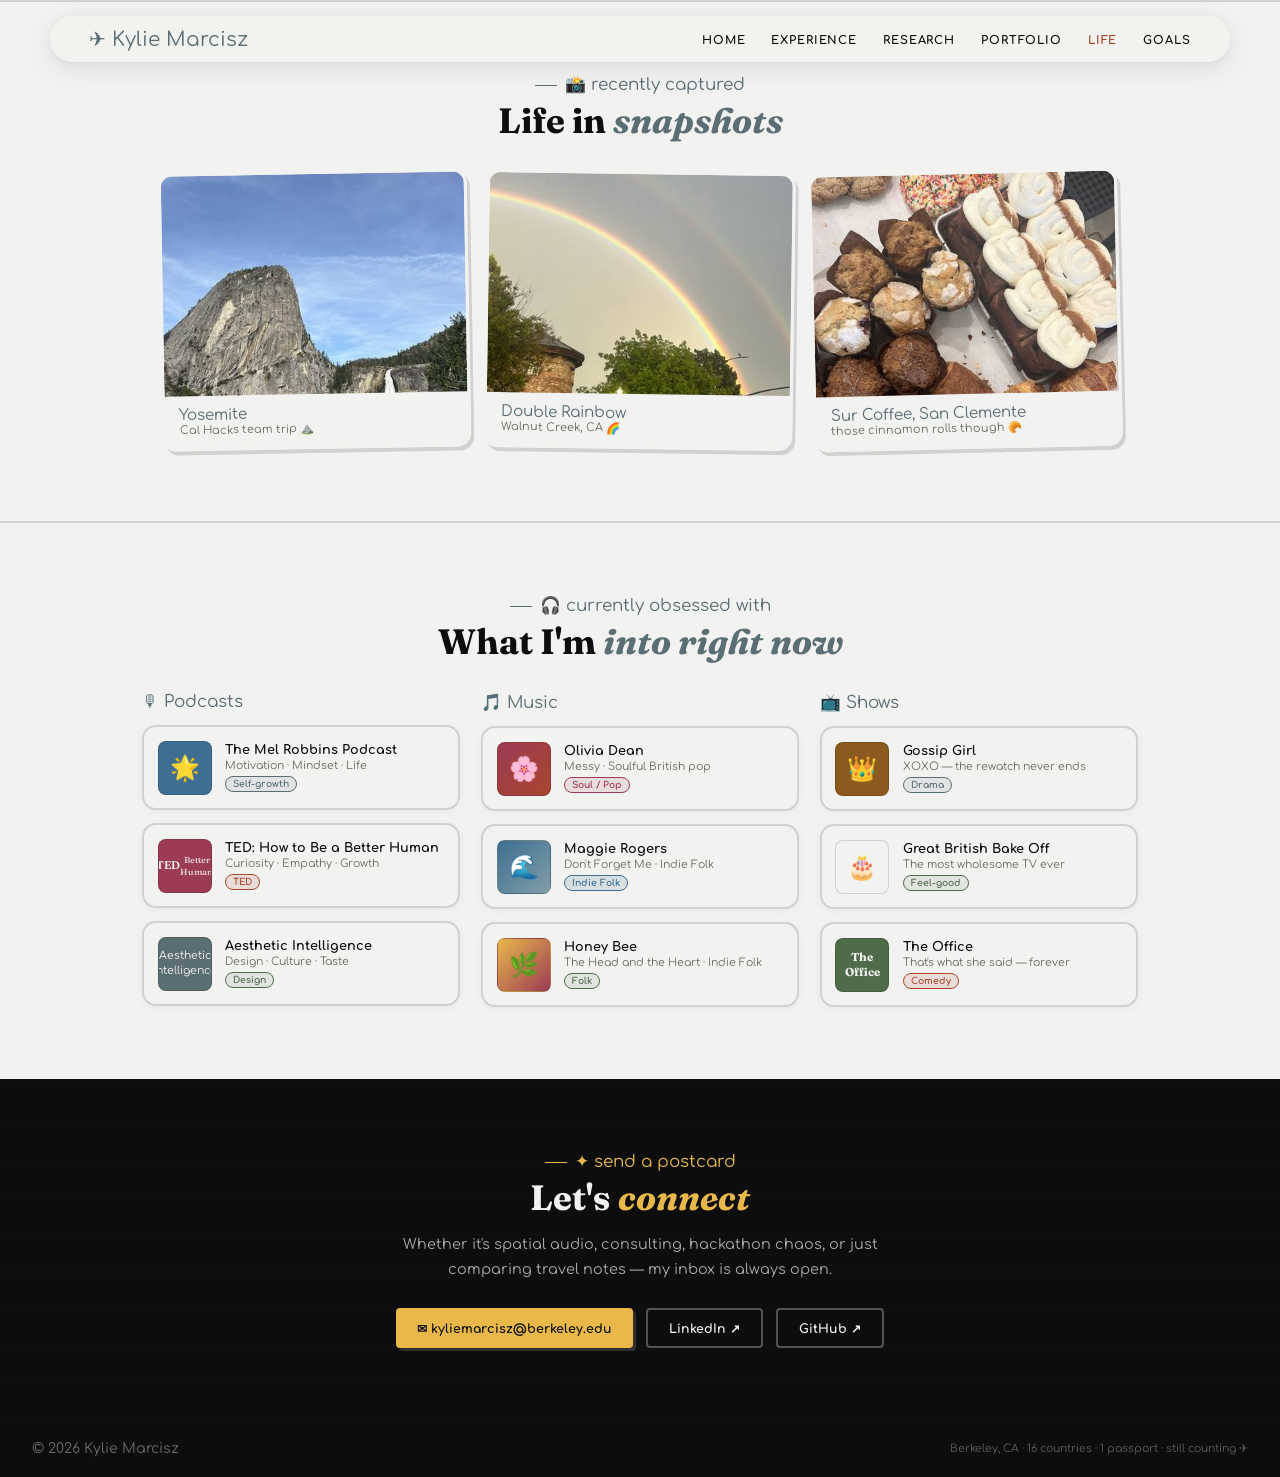
==== commit e5a8a23d: "Clean up site-wide UI: fix collapsed color palette, deduplicate CSS, remove dead code The palette ha" ====
--- a/life.html
+++ b/life.html
@@ -63,24 +63,24 @@
         <div class="nct">🎙 Podcasts</div>
         <div class="now-items">
           <div class="nc appear"><div class="na a-mel">🌟</div><div><div class="nn">The Mel Robbins Podcast</div><div class="ns">Motivation · Mindset · Life</div><span class="ntag" style="color:var(--teal);border-color:var(--teal);background:var(--teal-pale);">Self-growth</span></div></div>
-          <div class="nc appear"><div class="na a-ted">TED<br><span style="font-size:.55rem;opacity:.8;">Better Human</span></div><div><div class="nn">TED: How to Be a Better Human</div><div class="ns">Curiosity · Empathy · Growth</div><span class="ntag" style="color:var(--coral);border-color:var(--coral);background:#F2F2F0;">TED</span></div></div>
-          <div class="nc appear"><div class="na a-hub">Aesthetic<br>Intelligence</div><div><div class="nn">Aesthetic Intelligence</div><div class="ns">Design · Culture · Taste</div><span class="ntag" style="color:#5B6E74;border-color:var(--sage);background:var(--sage-pale);">Design</span></div></div>
+          <div class="nc appear"><div class="na a-ted">TED<br><span style="font-size:.55rem;opacity:.8;">Better Human</span></div><div><div class="nn">TED: How to Be a Better Human</div><div class="ns">Curiosity · Empathy · Growth</div><span class="ntag" style="color:var(--coral);border-color:var(--coral);background:var(--coral-pale);">TED</span></div></div>
+          <div class="nc appear"><div class="na a-hub">Aesthetic<br>Intelligence</div><div><div class="nn">Aesthetic Intelligence</div><div class="ns">Design · Culture · Taste</div><span class="ntag" style="color:var(--sage);border-color:var(--sage);background:var(--sage-pale);">Design</span></div></div>
         </div>
       </div>
       <div>
         <div class="nct">🎵 Music</div>
         <div class="now-items">
           <div class="nc appear"><div class="na a-olivia">🌸</div><div><div class="nn">Olivia Dean</div><div class="ns">Messy · Soulful British pop</div><span class="ntag" style="color:var(--rose);border-color:var(--rose);background:var(--rose-pale);">Soul / Pop</span></div></div>
-          <div class="nc appear"><div class="na a-maggie">🌊</div><div><div class="nn">Maggie Rogers</div><div class="ns">Don't Forget Me · Indie Folk</div><span class="ntag" style="color:#5B6E74;border-color:var(--sky);background:var(--sky-pale);">Indie Folk</span></div></div>
-          <div class="nc appear"><div class="na a-honey">🌿</div><div><div class="nn">Honey Bee</div><div class="ns">The Head and the Heart · Indie Folk</div><span class="ntag" style="color:#5B6E74;border-color:#5B6E74;background:var(--sage-pale);">Folk</span></div></div>
+          <div class="nc appear"><div class="na a-maggie">🌊</div><div><div class="nn">Maggie Rogers</div><div class="ns">Don't Forget Me · Indie Folk</div><span class="ntag" style="color:var(--sky);border-color:var(--sky);background:var(--sky-pale);">Indie Folk</span></div></div>
+          <div class="nc appear"><div class="na a-honey">🌿</div><div><div class="nn">Honey Bee</div><div class="ns">The Head and the Heart · Indie Folk</div><span class="ntag" style="color:var(--sage);border-color:var(--sage);background:var(--sage-pale);">Folk</span></div></div>
         </div>
       </div>
       <div>
         <div class="nct">📺 Shows</div>
         <div class="now-items">
           <div class="nc appear"><div class="na a-gg">👑</div><div><div class="nn">Gossip Girl</div><div class="ns">XOXO — the rewatch never ends</div><span class="ntag" style="color:var(--teal);border-color:var(--teal);background:var(--teal-pale);">Drama</span></div></div>
-          <div class="nc appear"><div class="na a-gbbo">🎂</div><div><div class="nn">Great British Bake Off</div><div class="ns">The most wholesome TV ever</div><span class="ntag" style="color:#5B6E74;border-color:var(--sage);background:var(--sage-pale);">Feel-good</span></div></div>
-          <div class="nc appear"><div class="na a-office" style="font-family:'Fraunces',serif;font-size:.72rem;font-weight:700;color:#F2F2F0;text-align:center;padding:5px;line-height:1.3;">The<br>Office</div><div><div class="nn">The Office</div><div class="ns">That's what she said — forever</div><span class="ntag" style="color:var(--coral);border-color:var(--coral);background:#F2F2F0;">Comedy</span></div></div>
+          <div class="nc appear"><div class="na a-gbbo">🎂</div><div><div class="nn">Great British Bake Off</div><div class="ns">The most wholesome TV ever</div><span class="ntag" style="color:var(--sage);border-color:var(--sage);background:var(--sage-pale);">Feel-good</span></div></div>
+          <div class="nc appear"><div class="na a-office">The<br>Office</div><div><div class="nn">The Office</div><div class="ns">That's what she said — forever</div><span class="ntag" style="color:var(--coral);border-color:var(--coral);background:var(--coral-pale);">Comedy</span></div></div>
         </div>
       </div>
     </div>
--- a/style.css
+++ b/style.css
@@ -1,35 +1,46 @@
 :root {
-  --blush:#F2F2F0;--blush2:#F2F2F0;--peach:#819FA7;--peach2:#5B6E74;
-  --coral:#5B6E74;--teal:#5B6E74;--teal2:#819FA7;--teal-pale:rgba(91,110,116,.10);
-  --sky:#819FA7;--sky-pale:rgba(129,159,167,.16);
-  --gold:#819FA7;--gold2:#5B6E74;--gold-pale:rgba(129,159,167,.16);
-  --rose:#5B6E74;--rose-pale:rgba(91,110,116,.12);
-  --sage:#5B6E74;--sage-pale:rgba(91,110,116,.10);
-  --cream:#F2F2F0;--cream2:#F2F2F0;--sand:rgba(13,13,13,.14);
-  --ink:#0D0D0D;--ink2:#0D0D0D;--muted:#5B6E74;
-  --white:#F2F2F0;
+  --ink:#0D0D0D;--cream:#F2F2F0;--muted:#6B6B66;--sand:rgba(13,13,13,.14);
+
+  --teal:#5B6E74;--teal2:#819FA7;--teal-pale:rgba(91,110,116,.10);
+  --sky:#3E6E91;--sky-pale:rgba(62,110,145,.14);
+  --coral:#A8452D;--coral-pale:rgba(168,69,45,.12);
+  --gold:#E8B84B;--gold2:#8A5A1E;--gold-pale:rgba(232,184,75,.20);
+  --rose:#9C3B54;--rose-pale:rgba(156,59,84,.12);
+  --sage:#4F6B4A;--sage-pale:rgba(79,107,74,.10);
+
+  --r-pill:999px;--r-sm:8px;--r-card:14px;--r-feature:16px;
 }
 *{margin:0;padding:0;box-sizing:border-box;}
 html{scroll-behavior:smooth;}
 body{font-family:'Comfortaa',sans-serif;background:var(--cream);color:var(--ink);overflow-x:hidden;}
 
-/* NAV */
-nav{position:fixed;top:0;left:0;right:0;z-index:300;display:flex;align-items:center;justify-content:space-between;padding:.6rem 1.5rem;background:rgba(242,242,240,.96);backdrop-filter:blur(10px);border-bottom:2px solid var(--sand);}
-.nav-logo{font-family:'Comfortaa',sans-serif;font-size:1.4rem;color:var(--teal);display:flex;align-items:center;gap:6px;}
-.nav-links{display:flex;gap:.65rem;list-style:none;flex-wrap:nowrap;}
-.nav-links a{font-size:.68rem;letter-spacing:.1em;text-transform:uppercase;font-weight:700;color:var(--ink2);text-decoration:none;transition:color .2s;white-space:nowrap;}
+/* NAV — floating pill */
+nav{
+  position:fixed;top:16px;left:50%;transform:translateX(-50%);z-index:300;
+  display:flex;align-items:center;justify-content:space-between;
+  width:calc(100vw - 48px);max-width:1180px;padding:10px 2.4rem;
+  border-radius:var(--r-pill);border:1px solid rgba(242,242,240,.85);
+  background:rgba(242,242,240,.88);backdrop-filter:blur(18px) saturate(1.5);-webkit-backdrop-filter:blur(18px) saturate(1.5);
+  box-shadow:0 6px 28px rgba(91,110,116,.13),0 2px 8px rgba(13,13,13,.06);
+  transition:box-shadow .3s ease,background .3s ease;
+}
+nav:hover{box-shadow:0 10px 36px rgba(91,110,116,.18),0 2px 8px rgba(13,13,13,.07);}
+.nav-logo{font-family:'Comfortaa',sans-serif;font-size:1.25rem;color:var(--teal);display:flex;align-items:center;gap:6px;}
+.nav-links{display:flex;gap:1.6rem;list-style:none;flex-wrap:nowrap;}
+.nav-links a{font-size:.72rem;letter-spacing:.08em;text-transform:uppercase;font-weight:700;color:var(--ink);text-decoration:none;transition:color .2s;white-space:nowrap;}
 .nav-links a:hover{color:var(--coral);}
+.nav-links a.nav-active{color:var(--coral);}
 
 /* HERO */
-.hero{min-height:100vh;padding:6rem 2rem 4rem;display:flex;align-items:center;justify-content:center;position:relative;overflow:hidden;background:var(--blush);}
+.hero{min-height:100vh;padding:8rem 2rem 5.5rem;display:flex;align-items:center;justify-content:center;position:relative;overflow:hidden;background:var(--cream);}
 .hero-bg-pattern{position:absolute;inset:0;z-index:0;
-  background-image:radial-gradient(circle at 15% 20%,rgba(91,110,116,.12) 0%,transparent 50%),
-  radial-gradient(circle at 85% 70%,rgba(91,110,116,.10) 0%,transparent 50%),
-  radial-gradient(circle at 50% 50%,rgba(129,159,167,.08) 0%,transparent 60%);}
-/* dot grid */
-.hero-dots{position:absolute;inset:0;z-index:0;
-  background-image:radial-gradient(circle,rgba(91,110,116,.12) 1px,transparent 1px);
-  background-size:28px 28px;}
+  background-image:
+    radial-gradient(ellipse 78% 95% at 96% 52%, rgba(91,110,116,.21) 0%, transparent 60%),
+    radial-gradient(ellipse 50% 58% at 8% 65%, rgba(91,110,116,.10) 0%, transparent 54%),
+    radial-gradient(ellipse 36% 42% at 50% 24%, rgba(129,159,167,.07) 0%, transparent 50%),
+    radial-gradient(ellipse 44% 50% at 82% 92%, rgba(91,110,116,.11) 0%, transparent 46%);
+}
+.hero-dots{display:none;}
 
 /* scattered sticker decorations */
 .sticker{position:absolute;pointer-events:none;user-select:none;z-index:1;}
@@ -37,107 +48,144 @@
 .hero-inner{position:relative;z-index:2;display:grid;grid-template-columns:auto 1fr;gap:3.5rem;max-width:1000px;width:100%;align-items:center;}
 
 /* PHOTO + DECO CARD */
-.hero-photo-wrap{position:relative;flex-shrink:0;}
+.hero-photo-wrap{position:relative;flex-shrink:0;will-change:transform;
+  animation:slide-in-left .82s cubic-bezier(.25,.46,.45,.94) both;animation-delay:.2s;}
+.hero-photo-wrap::after{
+  content:'';position:absolute;inset:-50px;border-radius:30px;
+  background:radial-gradient(ellipse at 54% 47%, rgba(91,110,116,.16) 0%, rgba(129,159,167,.06) 45%, transparent 68%);
+  z-index:1;pointer-events:none;animation:halo-breathe 5.5s ease-in-out infinite;
+}
+@keyframes halo-breathe{0%,100%{opacity:.55;transform:scale(.96);}50%{opacity:1;transform:scale(1.04);}}
+.hero .hero-inner>div:last-child{animation:slide-in-right .82s cubic-bezier(.25,.46,.45,.94) both;animation-delay:.1s;}
+@keyframes slide-in-left{from{opacity:0;transform:translateX(-28px)}to{opacity:1;transform:none}}
+@keyframes slide-in-right{from{opacity:0;transform:translateX(22px)}to{opacity:1;transform:none}}
+
 .photo-frame{
-  width:240px;height:300px;border-radius:16px;overflow:hidden;
-  border:4px solid #F2F2F0;
-  box-shadow:6px 8px 0 var(--sand), 6px 8px 0 1px var(--teal);
-  animation:float 5s ease-in-out infinite;
-  position:relative;z-index:2;
-}
-.photo-frame img{width:100%;height:100%;object-fit:cover;object-position:center top;}
+  width:276px;height:348px;border-radius:var(--r-feature);overflow:hidden;position:relative;z-index:2;
+  padding:3px;border:none;
+  background:linear-gradient(135deg,var(--teal) 0%,var(--coral) 22%,var(--gold) 44%,var(--rose) 66%,var(--sky) 88%,var(--teal) 100%);
+  background-size:300% 300%;
+  box-shadow:0 22px 50px rgba(91,110,116,.22),0 6px 20px rgba(13,13,13,.09);
+  animation:float 5s ease-in-out infinite,border-shimmer 7s ease infinite;
+}
+.photo-frame img{width:100%;height:100%;object-fit:cover;object-position:center top;border-radius:13px;}
 @keyframes float{0%,100%{transform:translateY(0) rotate(-1.5deg)}50%{transform:translateY(-8px) rotate(-1.5deg)}}
+@keyframes border-shimmer{0%,100%{background-position:0% 50%}50%{background-position:100% 50%}}
 
 /* floating mini sticker badges around photo */
-.badge-float{position:absolute;background:#F2F2F0;border:2px solid var(--sand);border-radius:99px;padding:4px 10px;font-family:'Comfortaa',sans-serif;font-size:.85rem;color:var(--ink2);box-shadow:2px 3px 0 var(--sand);white-space:nowrap;z-index:3;}
+.badge-float{
+  position:absolute;z-index:4;
+  background:rgba(242,242,240,.93);border:1px solid rgba(91,110,116,.12);
+  border-radius:var(--r-pill);padding:4px 10px;
+  font-family:'Comfortaa',sans-serif;font-size:.88rem;color:var(--ink);
+  box-shadow:0 6px 20px rgba(91,110,116,.14),0 2px 6px rgba(13,13,13,.04);
+  backdrop-filter:blur(8px);-webkit-backdrop-filter:blur(8px);
+  white-space:nowrap;
+}
 
 /* hero text */
-.hero-eyebrow{font-family:'Comfortaa',sans-serif;font-size:1.1rem;color:var(--teal);margin-bottom:.5rem;display:flex;align-items:center;gap:8px;}
-h1{font-family:'Fraunces',serif;font-size:clamp(2.2rem,4vw,3.4rem);line-height:1.1;color:var(--ink);margin-bottom:.9rem;}
+.hero-eyebrow{font-family:'Comfortaa',sans-serif;font-size:1.02rem;color:var(--teal);margin-bottom:.5rem;display:flex;align-items:center;gap:8px;}
+h1{font-family:'Fraunces',serif;font-size:clamp(3rem,5.2vw,5rem);line-height:1.04;color:var(--ink);margin-bottom:1.2rem;}
 h1 em{font-style:italic;color:var(--teal);}
 .hl-gold{background:linear-gradient(transparent 58%,var(--gold) 58%);}
-.hero-desc{font-size:.93rem;line-height:1.8;color:var(--ink2);max-width:420px;margin-bottom:1.5rem;}
+.hero-desc{font-size:.93rem;line-height:1.8;color:var(--ink);max-width:420px;margin-bottom:1.5rem;}
 .htags{display:flex;flex-wrap:wrap;gap:6px;margin-bottom:1.6rem;}
-.htag{font-size:.68rem;padding:4px 11px;border-radius:99px;font-weight:700;border:1.5px solid;}
+.htag{font-size:.68rem;padding:4px 11px;border-radius:var(--r-pill);font-weight:700;border:1.5px solid;}
 .ht-teal{color:var(--teal);border-color:var(--teal);background:var(--teal-pale);}
-.ht-coral{color:var(--coral);border-color:var(--coral);background:#F2F2F0;}
+.ht-coral{color:var(--coral);border-color:var(--coral);background:var(--coral-pale);}
 .ht-gold{color:var(--gold2);border-color:var(--gold2);background:var(--gold-pale);}
-.ht-sage{color:#5B6E74;border-color:var(--sage);background:var(--sage-pale);}
+.ht-sage{color:var(--sage);border-color:var(--sage);background:var(--sage-pale);}
 .ht-rose{color:var(--rose);border-color:var(--rose);background:var(--rose-pale);}
-.hcta{display:inline-flex;align-items:center;gap:9px;padding:.8rem 1.8rem;background:var(--teal);color:#F2F2F0;text-decoration:none;border-radius:6px;font-size:.82rem;font-weight:700;letter-spacing:.04em;box-shadow:4px 4px 0 var(--gold2);transition:all .15s;}
-.hcta:hover{transform:translate(-2px,-2px);box-shadow:6px 6px 0 var(--gold2);}
+.hcta{
+  display:inline-flex;align-items:center;gap:9px;
+  border-radius:var(--r-pill);padding:.85rem 2.2rem;border:none;
+  background:linear-gradient(135deg,var(--teal),var(--teal2));color:#F2F2F0;
+  text-decoration:none;font-size:.82rem;font-weight:700;letter-spacing:.05em;
+  box-shadow:0 6px 24px rgba(91,110,116,.36);transition:all .15s;
+}
+.hcta:hover{transform:translateY(-3px);box-shadow:0 12px 32px rgba(91,110,116,.46);}
 
 /* RIBBON */
-.ribbon{background:var(--gold-pale);border-top:2px dashed var(--sand);border-bottom:2px dashed var(--sand);padding:.6rem 2rem;text-align:center;font-family:'Comfortaa',sans-serif;font-size:1rem;color:var(--ink2);display:flex;align-items:center;justify-content:center;gap:1.2rem;flex-wrap:wrap;}
+.ribbon{
+  border-top:1px solid rgba(91,110,116,.5);border-bottom:1px solid rgba(91,110,116,.5);
+  background:linear-gradient(90deg,var(--gold-pale),rgba(91,110,116,.5),var(--gold-pale));
+  padding:.6rem 2rem;text-align:center;font-family:'Comfortaa',sans-serif;font-size:1rem;color:var(--ink);
+  display:flex;align-items:center;justify-content:center;gap:1.2rem;flex-wrap:wrap;
+}
 
 /* SHARED */
 .sw{padding:4.5rem 2rem;max-width:1060px;margin:0 auto;}
 .sl{font-family:'Comfortaa',sans-serif;font-size:1.05rem;color:var(--teal);margin-bottom:.3rem;}
+.sl::before{content:'';display:inline-block;width:22px;height:1.5px;background:var(--teal);vertical-align:middle;margin-right:8px;flex-shrink:0;}
 .st{font-family:'Fraunces',serif;font-size:clamp(1.6rem,2.8vw,2.2rem);color:var(--ink);margin-bottom:1.8rem;}
 .st em{font-style:italic;color:var(--teal);}
 .tc{text-align:center;}
 
 /* MAP */
 .map-bg{background:var(--cream);}
-.map-outer{background:var(--cream2);border:2px solid var(--sand);border-radius:14px;padding:1.6rem;position:relative;}
+.map-outer{background:var(--cream);border:2px solid var(--sand);border-radius:var(--r-card);padding:1.6rem;position:relative;}
 .mc{position:absolute;width:18px;height:18px;border-color:var(--teal);border-style:solid;opacity:.4;}
 .mc.tl{top:8px;left:8px;border-width:2px 0 0 2px;}.mc.tr{top:8px;right:8px;border-width:2px 2px 0 0;}
 .mc.bl{bottom:8px;left:8px;border-width:0 0 2px 2px;}.mc.br{bottom:8px;right:8px;border-width:0 2px 2px 0;}
 .wmw{position:relative;}
 .wmw svg{width:100%;height:auto;display:block;}
-.ptt{position:absolute;background:var(--cream);border:2px solid var(--teal);border-radius:8px;padding:.6rem .85rem;font-size:.76rem;color:var(--ink);pointer-events:none;opacity:0;transition:opacity .18s;z-index:20;white-space:nowrap;transform:translateX(-50%);box-shadow:3px 3px 0 var(--sand);}
+.ptt{position:absolute;background:var(--cream);border:2px solid var(--teal);border-radius:var(--r-sm);padding:.6rem .85rem;font-size:.76rem;color:var(--ink);pointer-events:none;opacity:0;transition:opacity .18s;z-index:20;white-space:nowrap;transform:translateX(-50%);box-shadow:3px 3px 0 var(--sand);}
 .ptt.vis{opacity:1;}
 .tn{font-weight:700;color:var(--teal);font-family:'Comfortaa',sans-serif;font-size:.92rem;}
 .td{color:var(--muted);font-size:.68rem;margin-top:2px;}
 
 /* EXPERIENCE */
-.exp-bg{background:var(--blush2);border-top:2px solid var(--sand);}
+.exp-bg{background:var(--cream);border-top:2px solid var(--sand);}
 .timeline{max-width:760px;margin:0 auto;position:relative;}
 .timeline::before{content:'';position:absolute;left:21px;top:0;bottom:0;width:2px;background:rgba(91,110,116,.2);}
 .tli{display:flex;gap:1.6rem;margin-bottom:1.7rem;}
 .tld{width:42px;height:42px;border-radius:50%;flex-shrink:0;z-index:1;display:flex;align-items:center;justify-content:center;font-size:1rem;border:2px solid;background:#F2F2F0;}
 .dt{border-color:var(--teal);}.dg{border-color:var(--gold2);}.dc{border-color:var(--coral);}.ds{border-color:var(--sage);}.dr{border-color:var(--rose);}
-.tlb{flex:1;background:#F2F2F0;border:1.5px solid var(--sand);border-radius:10px;padding:1rem 1.2rem;transition:border-color .2s,transform .2s;}
-.tlb:hover{border-color:var(--teal);transform:translateX(3px);}
+.tlb{flex:1;background:#F2F2F0;border:1px solid rgba(91,110,116,.65);border-radius:var(--r-card);padding:1rem 1.2rem;
+  box-shadow:0 2px 12px rgba(91,110,116,.05);transition:border-color .2s,transform .2s,box-shadow .2s;}
+.tlb:hover{border-color:var(--teal);transform:translateX(5px);box-shadow:0 8px 28px rgba(91,110,116,.14);}
 .tlh{display:flex;align-items:flex-start;justify-content:space-between;gap:.8rem;margin-bottom:3px;}
 .tlr{font-family:'Fraunces',serif;font-size:.94rem;color:var(--ink);}
 .tlt{font-size:.63rem;color:var(--teal);font-weight:700;letter-spacing:.06em;white-space:nowrap;}
 .tlo{font-size:.73rem;color:var(--teal);font-weight:700;margin-bottom:.4rem;}
 .tlu{list-style:none;}
-.tlu li{font-size:.76rem;color:var(--ink2);line-height:1.6;padding-left:.85rem;position:relative;margin-bottom:2px;}
+.tlu li{font-size:.76rem;color:var(--ink);line-height:1.6;padding-left:.85rem;position:relative;margin-bottom:2px;}
 .tlu li::before{content:'✦';position:absolute;left:0;font-size:.42rem;color:var(--gold2);top:5px;}
 
 /* INVOLVEMENT */
 .inv-bg{background:var(--cream);border-top:2px solid var(--sand);}
 .inv-grid{display:grid;grid-template-columns:repeat(auto-fill,minmax(220px,1fr));gap:1rem;max-width:760px;margin:0 auto;}
-.inv-card{background:#F2F2F0;border:1.5px solid var(--sand);border-radius:10px;padding:1rem;display:flex;align-items:flex-start;gap:.75rem;transition:border-color .2s;}
-.inv-card:hover{border-color:var(--teal);}
+.inv-card{background:#F2F2F0;border:1.5px solid var(--sand);border-radius:var(--r-card);padding:1rem;display:flex;align-items:flex-start;gap:.75rem;
+  box-shadow:0 2px 8px rgba(13,13,13,.04);transition:transform .25s ease,box-shadow .25s ease,border-color .25s ease;}
+.inv-card:hover{transform:translateY(-3px);box-shadow:0 8px 24px rgba(91,110,116,.13);border-color:var(--teal);}
 .inv-icon{font-size:1.3rem;flex-shrink:0;}
 .inv-name{font-size:.82rem;font-weight:700;color:var(--ink);margin-bottom:2px;}
 .inv-sub{font-size:.71rem;color:var(--muted);}
 
 /* CAL HACKS */
-.hack-bg{background:var(--blush);border-top:2px solid var(--sand);}
+.hack-bg{background:var(--cream);border-top:2px solid var(--sand);}
 .hack-grid{display:grid;grid-template-columns:1fr 1fr;gap:1.5rem;max-width:860px;margin:0 auto;}
-.hack-card{background:#F2F2F0;border:2px solid var(--sand);border-radius:14px;padding:1.5rem;position:relative;overflow:hidden;transition:transform .2s,box-shadow .2s;}
-.hack-card:hover{transform:translateY(-4px);box-shadow:0 8px 24px rgba(91,110,116,.12);}
+.hack-card{background:#F2F2F0;border:1.5px solid rgba(91,110,116,.75);border-radius:var(--r-feature);padding:1.5rem;position:relative;overflow:hidden;
+  box-shadow:0 4px 20px rgba(13,13,13,.06);transition:transform .2s,box-shadow .2s;}
+.hack-card:hover{transform:translateY(-7px);box-shadow:0 14px 44px rgba(91,110,116,.16);}
 .hack-card::before{content:'';position:absolute;top:0;left:0;right:0;height:4px;}
 .hack-ai::before{background:linear-gradient(90deg,var(--teal),var(--sky));}
 .hack-13::before{background:linear-gradient(90deg,var(--gold),var(--coral));}
 .hack-top{display:flex;align-items:center;gap:.9rem;margin-bottom:.8rem;}
-.hack-icon{font-size:2rem;width:54px;height:54px;border-radius:10px;display:flex;align-items:center;justify-content:center;flex-shrink:0;border:2px solid var(--sand);}
+.hack-icon{font-size:2rem;width:54px;height:54px;border-radius:var(--r-sm);display:flex;align-items:center;justify-content:center;flex-shrink:0;border:2px solid var(--sand);}
 .hi-teal{background:var(--teal-pale);}
 .hi-gold{background:var(--gold-pale);}
 .hack-name{font-family:'Fraunces',serif;font-size:1.05rem;color:var(--ink);}
 .hack-sub{font-size:.72rem;color:var(--muted);font-weight:700;}
-.hack-desc{font-size:.79rem;color:var(--ink2);line-height:1.65;}
-.hack-badge{display:inline-block;margin-top:.7rem;font-size:.63rem;font-weight:700;padding:3px 10px;border-radius:99px;border:1.5px solid;}
+.hack-desc{font-size:.79rem;color:var(--ink);line-height:1.65;}
+.hack-badge{display:inline-block;margin-top:.7rem;font-size:.63rem;font-weight:700;padding:3px 10px;border-radius:var(--r-pill);border:1.5px solid;}
 .hb-teal{color:var(--teal);border-color:var(--teal);background:var(--teal-pale);}
 .hb-gold{color:var(--gold2);border-color:var(--gold2);background:var(--gold-pale);}
 
 /* RESUME */
 .resume-bg{background:var(--cream);border-top:2px solid var(--sand);}
-.resume-sheet{background:#F2F2F0;border:1.5px solid var(--sand);border-radius:10px;max-width:800px;margin:0 auto;padding:2.2rem 2.8rem;box-shadow:5px 5px 0 var(--sand);}
+.resume-sheet{background:#F2F2F0;border:1px solid rgba(91,110,116,.6);border-radius:var(--r-feature);max-width:800px;margin:0 auto;padding:2.2rem 2.8rem;
+  box-shadow:0 8px 40px rgba(13,13,13,.08),0 2px 8px rgba(13,13,13,.04);}
 .rn{font-family:'Fraunces',serif;font-size:1.7rem;color:var(--ink);margin-bottom:.2rem;}
 .rc{font-size:.73rem;color:var(--muted);margin-bottom:1.3rem;display:flex;flex-wrap:wrap;gap:.4rem .7rem;align-items:center;}
 .rc a{color:var(--teal);text-decoration:none;font-weight:600;}
@@ -152,18 +200,20 @@
 .rrole{font-size:.76rem;color:var(--teal);font-weight:600;margin-bottom:3px;}
 .rdate{font-size:.7rem;color:var(--muted);white-space:nowrap;}
 .rul{list-style:none;}
-.rul li{font-size:.74rem;color:var(--ink2);line-height:1.6;padding-left:.85rem;position:relative;margin-bottom:2px;}
+.rul li{font-size:.74rem;color:var(--ink);line-height:1.6;padding-left:.85rem;position:relative;margin-bottom:2px;}
 .rul li::before{content:'•';position:absolute;left:0;color:var(--teal);}
-.dl-btn{display:inline-flex;align-items:center;gap:7px;margin-bottom:1.3rem;padding:.6rem 1.2rem;border:1.5px solid var(--teal);border-radius:6px;font-size:.76rem;font-weight:700;color:var(--teal);background:var(--teal-pale);cursor:pointer;transition:all .15s;}
+.dl-btn{display:inline-flex;align-items:center;gap:7px;margin-bottom:1.3rem;padding:.6rem 1.2rem;border:1.5px solid var(--teal);border-radius:var(--r-pill);font-size:.76rem;font-weight:700;color:var(--teal);background:var(--teal-pale);cursor:pointer;transition:all .15s;}
 .dl-btn:hover{background:var(--teal);color:#F2F2F0;}
 
 /* ACADEMICS */
-.acad-bg{background:var(--blush2);border-top:2px solid var(--sand);}
+.acad-bg{background:var(--cream);border-top:2px solid var(--sand);}
 .acad-grid{display:grid;grid-template-columns:repeat(auto-fill,minmax(220px,1fr));gap:.9rem;}
-.scard{background:#F2F2F0;border:2px solid var(--sand);border-radius:10px;padding:1rem;transition:border-color .2s;}
-.scard:hover{border-color:var(--teal);}
+.scard{background:#F2F2F0;border:2px solid var(--sand);border-radius:var(--r-card);padding:1rem;
+  box-shadow:0 2px 10px rgba(13,13,13,.04);transition:transform .25s ease,box-shadow .25s ease,border-color .25s ease;}
+.scard:hover{border-color:var(--teal);transform:translateY(-3px);box-shadow:0 8px 24px rgba(91,110,116,.11);}
+.scard.sf{box-shadow:0 4px 20px rgba(91,110,116,.16);}
 .slab{font-family:'Comfortaa',sans-serif;font-size:.98rem;color:var(--teal);margin-bottom:.55rem;}
-.sc{font-size:.73rem;color:var(--ink2);padding:3px 0;border-bottom:1px dashed var(--sand);display:flex;align-items:center;gap:.45rem;}
+.sc{font-size:.73rem;color:var(--ink);padding:3px 0;border-bottom:1px dashed var(--sand);display:flex;align-items:center;gap:.45rem;}
 .sc:last-child{border-bottom:none;}
 .cc{font-size:.63rem;color:var(--muted);font-weight:700;min-width:48px;}
 .cnhl{background:linear-gradient(transparent 55%,var(--gold) 55%);}
@@ -173,40 +223,47 @@
 /* SKILLS */
 .skills-bg{background:var(--cream);border-top:2px solid var(--sand);}
 .skills-grid{display:grid;grid-template-columns:repeat(auto-fill,minmax(220px,1fr));gap:1rem;}
-.sg{background:#F2F2F0;border:1.5px solid var(--sand);border-radius:10px;padding:1.1rem;transition:border-color .2s;}
-.sg:hover{border-color:var(--teal);}
+.sg{background:#F2F2F0;border:1.5px solid var(--sand);border-radius:var(--r-card);padding:1.1rem;
+  box-shadow:0 2px 8px rgba(13,13,13,.04);transition:transform .25s ease,box-shadow .25s ease,border-color .25s ease;}
+.sg:hover{border-color:var(--teal);transform:translateY(-3px);box-shadow:0 8px 24px rgba(91,110,116,.12);}
 .sgl{font-family:'Comfortaa',sans-serif;font-size:.98rem;color:var(--teal);margin-bottom:.65rem;}
 .pills{display:flex;flex-wrap:wrap;gap:5px;}
-.pill{font-size:.68rem;padding:3px 9px;border-radius:99px;border:1.5px solid;font-weight:700;}
+.pill{font-size:.68rem;padding:3px 9px;border-radius:var(--r-pill);border:1.5px solid;font-weight:700;cursor:default;transition:transform .14s,background .14s;}
+.pill:hover{transform:scale(1.07);}
 .pt{color:var(--teal);border-color:var(--teal);background:var(--teal-pale);}
 .pg{color:var(--gold2);border-color:var(--gold2);background:var(--gold-pale);}
-.pc{color:var(--coral);border-color:var(--coral);background:#F2F2F0;}
-.ps{color:#5B6E74;border-color:var(--sage);background:var(--sage-pale);}
+.pc{color:var(--coral);border-color:var(--coral);background:var(--coral-pale);}
+.ps{color:var(--sage);border-color:var(--sage);background:var(--sage-pale);}
+.pill.px{background:var(--teal-pale);color:var(--teal);border:1.5px solid rgba(91,110,116,.25);}
+.pill.px:hover{background:rgba(91,110,116,.15);}
 
 /* NOW */
-.now-bg{background:var(--blush);border-top:2px solid var(--sand);}
+.now-bg{background:var(--cream);border-top:2px solid var(--sand);}
 .now-grid{display:grid;grid-template-columns:1fr 1fr 1fr;gap:1.3rem;}
 .nct{font-family:'Comfortaa',sans-serif;font-size:1.05rem;color:var(--teal);margin-bottom:.9rem;}
 .now-items{display:flex;flex-direction:column;gap:.8rem;}
-.nc{background:#F2F2F0;border:2px solid var(--sand);border-radius:10px;padding:.85rem;display:flex;align-items:center;gap:.85rem;transition:transform .2s,border-color .2s;}
-.nc:hover{transform:translateY(-2px);border-color:var(--teal);}
-.na{width:54px;height:54px;border-radius:8px;flex-shrink:0;display:flex;align-items:center;justify-content:center;border:1.5px solid var(--sand);overflow:hidden;font-size:1.5rem;}
-.a-mel{background:#819FA7;}
-.a-ted{background:#5B6E74;color:#F2F2F0;font-family:'Fraunces',serif;font-size:.7rem;font-weight:600;text-align:center;padding:5px;line-height:1.3;}
-.a-hub{background:#5B6E74;color:#F2F2F0;font-size:.68rem;font-family:'Comfortaa',sans-serif;text-align:center;padding:5px;line-height:1.3;}
-.a-olivia{background:linear-gradient(135deg,#819FA7,#819FA7);}
-.a-maggie{background:linear-gradient(135deg,#819FA7,#819FA7);}
-.a-gg{background:#5B6E74;}
+.nc{background:#F2F2F0;border:2px solid var(--sand);border-radius:var(--r-card);padding:.85rem;display:flex;align-items:center;gap:.85rem;
+  box-shadow:0 2px 8px rgba(13,13,13,.04);transition:transform .28s ease,box-shadow .28s ease,border-color .28s ease;}
+.nc:hover{transform:translateY(-4px);box-shadow:0 10px 28px rgba(91,110,116,.14);border-color:var(--teal);}
+.na{width:54px;height:54px;border-radius:var(--r-sm);flex-shrink:0;display:flex;align-items:center;justify-content:center;border:1.5px solid var(--sand);overflow:hidden;font-size:1.5rem;}
+.a-mel{background:var(--sky);}
+.a-ted{background:var(--rose);color:#F2F2F0;font-family:'Fraunces',serif;font-size:.7rem;font-weight:600;text-align:center;padding:5px;line-height:1.3;}
+.a-hub{background:var(--teal);color:#F2F2F0;font-size:.68rem;font-family:'Comfortaa',sans-serif;text-align:center;padding:5px;line-height:1.3;}
+.a-olivia{background:linear-gradient(135deg,var(--rose),var(--coral));}
+.a-maggie{background:linear-gradient(135deg,var(--sky),var(--teal2));}
+.a-gg{background:var(--gold2);}
 .a-gbbo{background:#F2F2F0;}
+.a-honey{background:linear-gradient(135deg,var(--gold),var(--rose));}
+.a-office{background:var(--sage);color:#F2F2F0;font-family:'Fraunces',serif;font-size:.72rem;font-weight:700;text-align:center;padding:5px;line-height:1.3;}
 .nn{font-size:.8rem;font-weight:700;color:var(--ink);margin-bottom:2px;}
 .ns{font-size:.68rem;color:var(--muted);}
-.ntag{font-size:.58rem;font-weight:700;padding:2px 7px;border-radius:99px;margin-top:4px;display:inline-block;border:1px solid;}
+.ntag{font-size:.58rem;font-weight:700;padding:2px 7px;border-radius:var(--r-pill);margin-top:4px;display:inline-block;border:1px solid;}
 
 /* VISION BOARD */
-.vb-bg{background:var(--cream2);}
+.vb-bg{background:var(--cream);}
 .vision-board{
   position:relative;background:#F2F2F0;
-  border:3px solid #5B6E74;border-radius:16px;
+  border:3px solid var(--teal);border-radius:var(--r-feature);
   padding:2.2rem;overflow:hidden;
 }
 .vision-board::before{
@@ -216,7 +273,8 @@
 }
 .vbt{font-family:'Comfortaa',sans-serif;font-size:1.5rem;color:var(--teal);text-align:center;margin-bottom:1.8rem;position:relative;z-index:1;}
 .vb-grid{display:grid;grid-template-columns:repeat(3,1fr);gap:1.1rem;position:relative;z-index:1;}
-.vbc{background:#F2F2F0;border-radius:3px;padding:1rem .9rem .85rem;position:relative;border:1px solid rgba(91,110,116,.5);box-shadow:2px 3px 0 rgba(91,110,116,.25);transition:transform .2s;}
+.vbc{background:#F2F2F0;border-radius:var(--r-sm);padding:1rem .9rem .85rem;position:relative;border:1px solid rgba(91,110,116,.5);
+  box-shadow:2px 3px 10px rgba(91,110,116,.14);transition:transform .3s cubic-bezier(.25,.46,.45,.94),box-shadow .3s ease;}
 /* tape */
 .vbc::before{content:'';position:absolute;top:-8px;left:50%;transform:translateX(-50%);width:32px;height:18px;background:rgba(129,159,167,.45);border-radius:2px;border:1px solid rgba(129,159,167,.6);}
 .vbc:nth-child(1){transform:rotate(-1.4deg);}
@@ -228,15 +286,15 @@
 .vbc:nth-child(7){transform:rotate(-.9deg);}
 .vbc:nth-child(8){transform:rotate(.5deg);}
 .vbc:nth-child(9){transform:rotate(-1.2deg);}
-.vbc:hover{transform:rotate(0deg) scale(1.03)!important;}
+.vbc:hover{transform:rotate(0deg) scale(1.04)!important;box-shadow:4px 8px 22px rgba(91,110,116,.18);}
 .vbe{font-size:2rem;display:block;text-align:center;margin-bottom:.55rem;}
 .vbl{font-family:'Comfortaa',sans-serif;font-size:1rem;color:var(--teal);text-align:center;margin-bottom:.3rem;font-weight:600;}
-.vbd{font-size:.71rem;color:var(--ink2);text-align:center;line-height:1.55;}
-.vbtag{display:inline-block;margin-top:.45rem;font-size:.56rem;font-weight:700;padding:2px 8px;border-radius:99px;border:1.5px solid;}
+.vbd{font-size:.71rem;color:var(--ink);text-align:center;line-height:1.55;}
+.vbtag{display:inline-block;margin-top:.45rem;font-size:.56rem;font-weight:700;padding:2px 8px;border-radius:var(--r-pill);border:1.5px solid;}
 .vt-t{color:var(--teal);border-color:var(--teal);background:var(--teal-pale);}
 .vt-g{color:var(--gold2);border-color:var(--gold2);background:var(--gold-pale);}
-.vt-c{color:var(--coral);border-color:var(--coral);background:#F2F2F0;}
-.vt-s{color:#5B6E74;border-color:var(--sage);background:var(--sage-pale);}
+.vt-c{color:var(--coral);border-color:var(--coral);background:var(--coral-pale);}
+.vt-s{color:var(--sage);border-color:var(--sage);background:var(--sage-pale);}
 .vt-r{color:var(--rose);border-color:var(--rose);background:var(--rose-pale);}
 .vbw{grid-column:span 2;}
 .vbw .vbd{max-width:340px;margin:0 auto;}
@@ -247,7 +305,7 @@
 .quote-section{background:var(--cream);padding:2.8rem 2rem;text-align:center;}
 .quote-inner{display:flex;align-items:center;gap:1.2rem;max-width:680px;margin:0 auto .6rem;}
 .q-line{flex:1;height:1px;background:rgba(91,110,116,.2);}
-.q-chip{background:var(--teal);border-radius:99px;padding:.75rem 2.2rem;white-space:nowrap;flex-shrink:0;}
+.q-chip{background:var(--teal);border-radius:var(--r-pill);padding:.75rem 2.2rem;white-space:nowrap;flex-shrink:0;}
 .qmark{font-family:'Fraunces',serif;font-size:1.15rem;color:rgba(242,242,240,.35);vertical-align:middle;}
 .qtext{font-family:'Fraunces',serif;font-size:1.05rem;font-style:italic;color:rgba(242,242,240,.92);margin:0 .3rem;}
 .qsub{font-family:'Comfortaa',sans-serif;font-size:.88rem;color:var(--muted);}
@@ -259,6 +317,7 @@
 .contact-bg::before{content:'';position:absolute;inset:0;background-image:repeating-linear-gradient(0deg,rgba(242,242,240,.02) 0,transparent 1px,transparent 36px,rgba(242,242,240,.02) 37px);}
 .ci{position:relative;z-index:1;max-width:540px;margin:0 auto;text-align:center;}
 .contact-bg .sl{color:var(--gold);}
+.contact-bg .sl::before{background:var(--gold);}
 .contact-bg h2{font-family:'Fraunces',serif;font-size:clamp(1.6rem,2.8vw,2.2rem);color:#F2F2F0;margin-bottom:.8rem;}
 .contact-bg h2 em{font-style:italic;color:var(--gold);}
 .contact-bg p{color:rgba(242,242,240,.68);font-size:.9rem;line-height:1.75;margin-bottom:1.6rem;}
@@ -272,333 +331,72 @@
 footer{padding:1.3rem 2rem;background:#0D0D0D;display:flex;align-items:center;justify-content:space-between;font-size:.68rem;color:rgba(242,242,240,.35);}
 .fh{font-family:'Comfortaa',sans-serif;font-size:.88rem;color:rgba(242,242,240,.4);}
 
-.appear{opacity:0;transform:translateY(14px);transition:opacity .48s ease,transform .48s ease;}
+/* Entrance reveal */
+.appear{opacity:0;transform:translateY(16px);transition:opacity .65s cubic-bezier(.25,.46,.45,.94),transform .65s cubic-bezier(.25,.46,.45,.94);}
 .appear.in{opacity:1;transform:translateY(0);}
 
-@media(max-width:760px){
-  .hero-inner,.now-grid,.hack-grid{grid-template-columns:1fr;gap:2rem;}
-  .photo-frame{width:200px;height:250px;justify-self:center;}
-  .vb-grid{grid-template-columns:1fr 1fr;}
-  .vbw{grid-column:span 1;}
-  nav{padding:.7rem 1rem;}
-  .nav-links{gap:.5rem;}
-  .sw{padding:3rem 1rem;}
-  .resume-sheet{padding:1.4rem 1.4rem;}
-}
-
-/* ── VISUAL REFRESH ── */
-
-/* Floating pill nav */
-nav{
-  top:16px;left:50%;transform:translateX(-50%);right:auto;
-  width:max-content;max-width:calc(100vw - 32px);
-  border-radius:100px;border-bottom:none;
-  border:1px solid rgba(242,242,240,.85);
-  box-shadow:0 6px 28px rgba(91,110,116,.13),0 2px 8px rgba(13,13,13,.06);
-  padding:9px 26px;
-  background:rgba(242,242,240,.88);
-  backdrop-filter:blur(18px) saturate(1.5);
-  -webkit-backdrop-filter:blur(18px) saturate(1.5);
-  transition:box-shadow .3s ease,background .3s ease;
-}
-nav:hover{box-shadow:0 10px 36px rgba(91,110,116,.18),0 2px 8px rgba(13,13,13,.07);}
-.nav-logo{font-size:1.25rem;}
-
-/* Hero — swap dot grid for soft blob glows */
-.hero-dots{display:none;}
-.hero-bg-pattern{
-  background-image:
-    radial-gradient(ellipse 65% 55% at 78% 28%,rgba(91,110,116,.16) 0%,transparent 62%),
-    radial-gradient(ellipse 55% 65% at 18% 78%,rgba(91,110,116,.11) 0%,transparent 56%),
-    radial-gradient(ellipse 45% 45% at 52% 52%,rgba(129,159,167,.09) 0%,transparent 58%),
-    radial-gradient(ellipse 38% 55% at 88% 82%,rgba(91,110,116,.08) 0%,transparent 52%),
-    radial-gradient(ellipse 30% 40% at 8% 20%,rgba(91,110,116,.1) 0%,transparent 50%);
-}
-
-/* Photo frame — iridescent gradient border */
-.photo-frame{
-  border:none;
-  padding:3px;
-  background:linear-gradient(135deg,#5B6E74,#819FA7,#5B6E74,#5B6E74,#5B6E74);
-  box-shadow:0 22px 50px rgba(91,110,116,.22),0 6px 20px rgba(13,13,13,.09);
-}
-.photo-frame img{border-radius:13px;}
-
-/* Hero CTA — pill + gradient */
-.hcta{
-  border-radius:100px;
-  background:linear-gradient(135deg,var(--teal),#5B6E74);
-  box-shadow:0 6px 24px rgba(91,110,116,.36);
-  padding:.85rem 2.2rem;
-  border:none;
-}
-.hcta:hover{transform:translateY(-3px);box-shadow:0 12px 32px rgba(91,110,116,.46);}
-
-/* Htags */
-.htag{border-radius:100px;}
-
-/* Section label accent line */
-.sl::before{content:'';display:inline-block;width:22px;height:1.5px;
-  background:var(--teal);vertical-align:middle;margin-right:8px;flex-shrink:0;}
-
-/* Timeline cards */
-.tlb{border-radius:14px;border:1px solid rgba(91,110,116,.65);
-  box-shadow:0 2px 12px rgba(91,110,116,.05);}
-.tlb:hover{border-color:var(--teal);box-shadow:0 8px 28px rgba(91,110,116,.14);transform:translateX(5px);}
-
-/* Involvement cards */
-.inv-card{border-radius:14px;box-shadow:0 2px 8px rgba(13,13,13,.04);
-  transition:transform .25s ease,box-shadow .25s ease,border-color .25s ease;}
-.inv-card:hover{transform:translateY(-3px);box-shadow:0 8px 24px rgba(91,110,116,.13);border-color:var(--teal);}
-
-/* Cal Hacks cards */
-.hack-card{border-radius:18px;border:1.5px solid rgba(91,110,116,.75);
-  box-shadow:0 4px 20px rgba(13,13,13,.06);}
-.hack-card:hover{box-shadow:0 14px 44px rgba(91,110,116,.16);transform:translateY(-7px);}
-
-/* Resume sheet */
-.resume-sheet{border-radius:18px;border:1px solid rgba(91,110,116,.6);
-  box-shadow:0 8px 40px rgba(13,13,13,.08),0 2px 8px rgba(13,13,13,.04);}
-
-/* Academics cards */
-.scard{border-radius:14px;box-shadow:0 2px 10px rgba(13,13,13,.04);
-  transition:transform .25s ease,box-shadow .25s ease,border-color .25s ease;}
-.scard:hover{transform:translateY(-3px);box-shadow:0 8px 24px rgba(91,110,116,.11);}
-.scard.sf{box-shadow:0 4px 20px rgba(91,110,116,.16);}
-
-/* Skills groups */
-.sg{border-radius:14px;box-shadow:0 2px 8px rgba(13,13,13,.04);
-  transition:transform .25s ease,box-shadow .25s ease,border-color .25s ease;}
-.sg:hover{transform:translateY(-3px);box-shadow:0 8px 24px rgba(91,110,116,.12);border-color:var(--teal);}
-
-/* Now cards */
-.nc{border-radius:14px;box-shadow:0 2px 8px rgba(13,13,13,.04);
-  transition:transform .28s ease,box-shadow .28s ease,border-color .28s ease;}
-.nc:hover{transform:translateY(-4px);box-shadow:0 10px 28px rgba(91,110,116,.14);border-color:var(--teal);}
-
-/* Vision board cards */
-.vbc{border-radius:8px;box-shadow:2px 3px 10px rgba(91,110,116,.14);
-  transition:transform .3s cubic-bezier(.25,.46,.45,.94),box-shadow .3s ease;}
-.vbc:hover{transform:rotate(0deg) scale(1.04) !important;box-shadow:4px 8px 22px rgba(91,110,116,.18);}
-
-/* Badge floats */
-.badge-float{border-radius:100px;box-shadow:0 3px 14px rgba(13,13,13,.1);}
-
-/* Ribbon */
-.ribbon{border-top:1px solid rgba(91,110,116,.5);border-bottom:1px solid rgba(91,110,116,.5);
-  background:linear-gradient(90deg,var(--gold-pale),rgba(91,110,116,.5),var(--gold-pale));}
-
-/* Quote section */
-
-/* Contact */
-.contact-bg{background:linear-gradient(135deg,#0D0D0D 0%,#0D0D0D 50%,#0D0D0D 100%);}
-
-/* Smoother reveal animation */
-.appear{opacity:0;transform:translateY(16px);
-  transition:opacity .65s cubic-bezier(.25,.46,.45,.94),transform .65s cubic-bezier(.25,.46,.45,.94);}
-.appear.in{opacity:1;transform:translateY(0);}
-
-/* Download button */
-.dl-btn{border-radius:100px;}
-
-/* Pill tags on Now section */
-.ntag{border-radius:100px;}
-
-/* Now section avatar additions */
-.a-honey{background:linear-gradient(135deg,#819FA7,#5B6E74);}
-.a-office{background:#5B6E74;}
-
-/* Certification pills */
-.pill.px{background:rgba(91,110,116,.08);color:#5B6E74;border:1.5px solid rgba(91,110,116,.25);}
-.pill.px:hover{background:rgba(91,110,116,.15);}
+/* Typewriter cursor (hero phrase cycle) */
+.tw-cursor{display:inline-block;width:2px;height:.85em;background:var(--teal);margin-left:2px;vertical-align:middle;animation:tw-blink .85s steps(1) infinite;}
+@keyframes tw-blink{0%,100%{opacity:1}50%{opacity:0}}
+
+/* Scroll progress */
+#scroll-progress{position:fixed;top:0;left:0;height:2.5px;background:linear-gradient(90deg,var(--teal) 0%,var(--coral) 100%);z-index:400;width:0%;pointer-events:none;transition:width .06s linear;}
 
 /* PROJECTS SECTION */
 .proj-bg{background:var(--ink);border-top:2px solid rgba(242,242,240,.06);}
 .proj-bg .sl{color:var(--teal2);}
+.proj-bg .sl::before{background:var(--teal2);}
 .proj-bg .st{color:#F2F2F0;}
 .proj-bg .st em{color:var(--teal2);}
 .proj-grid{display:grid;grid-template-columns:1fr 1fr;gap:1.5rem;max-width:960px;margin:0 auto;}
-.proj-card{border-radius:16px;padding:1.8rem;position:relative;overflow:hidden;border:1px solid rgba(242,242,240,.08);background:rgba(242,242,240,.04);backdrop-filter:blur(8px);transition:transform .25s,box-shadow .25s,border-color .25s;cursor:pointer;}
+.proj-card{border-radius:var(--r-feature);padding:1.8rem;position:relative;overflow:hidden;border:1px solid rgba(242,242,240,.08);background:rgba(242,242,240,.04);backdrop-filter:blur(8px);transition:transform .25s,box-shadow .25s,border-color .25s;cursor:pointer;}
 .proj-card:hover{transform:translateY(-4px);box-shadow:0 16px 40px rgba(13,13,13,.3);border-color:rgba(91,110,116,.4);}
-.proj-card::before{content:'';position:absolute;top:0;left:0;right:0;height:3px;border-radius:16px 16px 0 0;}
-.proj-mnist::before{background:linear-gradient(90deg,var(--teal),var(--sky),var(--teal2));}
-.proj-bert::before{background:linear-gradient(90deg,var(--rose),var(--gold),#819FA7);}
-.proj-badge{font-size:.58rem;font-weight:700;letter-spacing:.1em;text-transform:uppercase;padding:3px 10px;border-radius:99px;margin-bottom:1rem;display:inline-block;}
-.pb-green{background:rgba(91,110,116,.15);color:var(--teal2);border:1px solid rgba(91,110,116,.3);}
-.pb-rose{background:rgba(91,110,116,.15);color:#5B6E74;border:1px solid rgba(91,110,116,.3);}
-.pb-gold{background:rgba(129,159,167,.15);color:#5B6E74;border:1px solid rgba(129,159,167,.35);}
-.proj-shake::before{background:linear-gradient(90deg,#819FA7,#819FA7,#5B6E74);}
-.proj-nick::before{background:linear-gradient(90deg,#5B6E74,#819FA7,#819FA7);}
+.proj-card::before{content:'';position:absolute;top:0;left:0;right:0;height:3px;border-radius:var(--r-feature) var(--r-feature) 0 0;}
+.proj-badge{font-size:.58rem;font-weight:700;letter-spacing:.1em;text-transform:uppercase;padding:3px 10px;border-radius:var(--r-pill);margin-bottom:1rem;display:inline-block;}
+.pb-gold{background:var(--gold-pale);color:var(--gold2);border:1px solid rgba(232,184,75,.4);}
+.proj-shake::before{background:linear-gradient(90deg,var(--gold),var(--rose),var(--coral));}
+.proj-nick::before{background:linear-gradient(90deg,var(--coral),var(--gold),var(--sage));}
+.proj-down::before{background:linear-gradient(90deg,var(--gold2),var(--teal2),var(--gold2));}
+.proj-fourier::before{background:linear-gradient(90deg,var(--teal2),var(--gold2),var(--teal2));}
+.proj-photo{width:100%;max-height:220px;object-fit:cover;border-radius:10px;margin-bottom:1rem;display:block;}
 .proj-divider{grid-column:1/-1;display:flex;align-items:center;gap:.9rem;margin:.5rem 0 .3rem;}
 .proj-divider::before,.proj-divider::after{content:'';flex:1;height:1px;background:rgba(242,242,240,.12);}
 .proj-divider span{font-size:.68rem;font-weight:700;letter-spacing:.12em;text-transform:uppercase;color:rgba(242,242,240,.55);white-space:nowrap;}
 .proj-title{font-family:'Fraunces',serif;font-size:1.25rem;color:#F2F2F0;margin-bottom:.3rem;}
 .proj-sub{font-size:.7rem;color:rgba(242,242,240,.45);font-weight:700;letter-spacing:.06em;text-transform:uppercase;margin-bottom:1rem;}
 .proj-desc{font-size:.8rem;color:rgba(242,242,240,.7);line-height:1.75;margin-bottom:1.2rem;}
-.proj-metrics{display:grid;grid-template-columns:repeat(3,1fr);gap:.6rem;margin-bottom:1.3rem;}
-.proj-metric{background:rgba(242,242,240,.05);border:1px solid rgba(242,242,240,.08);border-radius:10px;padding:.7rem .5rem;text-align:center;}
-.proj-metric-val{font-family:'Fraunces',serif;font-size:1.1rem;color:var(--teal2);font-weight:700;}
-.proj-metric-lbl{font-size:.58rem;color:rgba(242,242,240,.45);margin-top:2px;line-height:1.3;}
-.proj-metric.rose .proj-metric-val{color:#5B6E74;}
 .proj-stack{display:flex;flex-wrap:wrap;gap:5px;margin-bottom:1.1rem;}
-.proj-tag{font-size:.6rem;padding:3px 9px;border-radius:99px;border:1px solid rgba(242,242,240,.12);color:rgba(242,242,240,.6);background:rgba(242,242,240,.04);}
+.proj-tag{font-size:.6rem;padding:3px 9px;border-radius:var(--r-pill);border:1px solid rgba(242,242,240,.12);color:rgba(242,242,240,.6);background:rgba(242,242,240,.04);}
 .proj-links{display:flex;gap:.7rem;}
-.proj-link{font-size:.68rem;font-weight:700;padding:6px 14px;border-radius:99px;border:1.5px solid rgba(91,110,116,.5);color:var(--teal2);background:transparent;text-decoration:none;transition:all .18s;display:inline-flex;align-items:center;gap:4px;}
+.proj-link{font-size:.68rem;font-weight:700;padding:6px 14px;border-radius:var(--r-pill);border:1.5px solid rgba(91,110,116,.5);color:var(--teal2);background:transparent;text-decoration:none;transition:all .18s;display:inline-flex;align-items:center;gap:4px;}
 .proj-link:hover{background:rgba(91,110,116,.12);border-color:var(--teal2);}
-.proj-link.rose{border-color:rgba(91,110,116,.5);color:#5B6E74;}
-.proj-link.rose:hover{background:rgba(91,110,116,.1);}
-.proj-terminal{background:#0D0D0D;border:1px solid rgba(242,242,240,.08);border-radius:10px;padding:.9rem 1rem;margin-bottom:1rem;font-family:monospace;font-size:.72rem;color:#F2F2F0;line-height:1.8;overflow:hidden;white-space:pre-wrap;}
-.proj-terminal .dim{color:rgba(242,242,240,.4);}
-.proj-terminal .val{color:#819FA7;}
-.proj-terminal .err{color:#5B6E74;}
-.proj-progress{margin-bottom:1rem;}
-.proj-progress-row{display:flex;align-items:center;gap:.6rem;margin-bottom:.5rem;}
-.proj-progress-lbl{font-size:.62rem;color:rgba(242,242,240,.6);width:60px;flex-shrink:0;}
-.proj-progress-bar{flex:1;height:6px;background:rgba(242,242,240,.08);border-radius:99px;overflow:hidden;}
-.proj-progress-fill{height:100%;border-radius:99px;transition:width 1.2s cubic-bezier(.25,.46,.45,.94);}
-.proj-progress-val{font-size:.62rem;color:rgba(242,242,240,.5);width:30px;text-align:right;flex-shrink:0;}
+.proj-link.rose{border-color:rgba(156,59,84,.5);color:var(--rose);}
+.proj-link.rose:hover{background:rgba(156,59,84,.12);}
+
 @media(max-width:700px){.proj-grid{grid-template-columns:1fr;}}
 
+/* MOBILE */
 @media(max-width:760px){
-  nav{top:10px;padding:8px 18px;border-radius:100px;}
-}
-
-/* ========== COOLER ELEMENTS ========== */
-
-/* Custom cursor */
-#cursor-dot{position:fixed;width:7px;height:7px;background:var(--teal);border-radius:50%;pointer-events:none;z-index:9999;transform:translate(-50%,-50%);transition:transform .07s,background .15s;opacity:0;}
-#cursor-ring{position:fixed;width:32px;height:32px;border:1.5px solid rgba(91,110,116,.3);border-radius:50%;pointer-events:none;z-index:9998;transform:translate(-50%,-50%);transition:width .18s,height .18s,border-color .18s;opacity:0;}
-#cursor-dot.cx{transform:translate(-50%,-50%) scale(.4);background:var(--coral);}
-#cursor-ring.hov{width:48px;height:48px;border-color:rgba(91,110,116,.4);}
-
-/* Scroll progress */
-#scroll-progress{position:fixed;top:0;left:0;height:2.5px;background:linear-gradient(90deg,var(--teal) 0%,var(--coral) 100%);z-index:400;width:0%;pointer-events:none;transition:width .06s linear;}
-
-/* Photo frame shimmer */
-@keyframes border-shimmer{0%,100%{background-position:0% 50%}50%{background-position:100% 50%}}
-.photo-frame{background:linear-gradient(135deg,#5B6E74 0%,#819FA7 30%,#5B6E74 52%,#5B6E74 70%,#819FA7 85%,#5B6E74 100%)!important;background-size:300% 300%!important;animation:float 5s ease-in-out infinite,border-shimmer 5s ease infinite!important;}
-
-/* Hero entrance */
-@keyframes slide-in-left{from{opacity:0;transform:translateX(-28px)}to{opacity:1;transform:none}}
-@keyframes slide-in-right{from{opacity:0;transform:translateX(22px)}to{opacity:1;transform:none}}
-.hero-photo-wrap{animation:slide-in-left .82s cubic-bezier(.25,.46,.45,.94) both;animation-delay:.2s;}
-.hero-inner>div:last-child{animation:slide-in-right .82s cubic-bezier(.25,.46,.45,.94) both;animation-delay:.1s;}
-
-/* Typewriter cursor */
-.tw-cursor{display:inline-block;width:2px;height:.85em;background:var(--teal);margin-left:2px;vertical-align:middle;animation:tw-blink .85s steps(1) infinite;}
-@keyframes tw-blink{0%,100%{opacity:1}50%{opacity:0}}
-
-/* Terminal line reveal */
-@keyframes t-line-in{from{opacity:0;transform:translateX(-6px)}to{opacity:1;transform:none}}
-.t-line{display:block;opacity:0;animation:t-line-in .2s ease forwards;}
-
-/* Nav active */
-.nav-links a.nav-active{color:var(--coral);}
-
-/* Pill hover */
-.pill{cursor:default;transition:transform .14s,background .14s;}
-.pill:hover{transform:scale(1.07);}
-
-/* Reduced motion */
+  .hero-inner,.now-grid,.hack-grid{grid-template-columns:1fr;gap:2rem;}
+  .hero{padding:5.5rem 1rem 3.5rem;}
+  .hero .hero-photo-wrap::after{display:none;}
+  .photo-frame{width:208px;height:262px;justify-self:center;}
+  h1{font-size:clamp(2.4rem,8.5vw,3.4rem);line-height:1.08;}
+  .vb-grid{grid-template-columns:1fr 1fr;}
+  .vbw{grid-column:span 1;}
+  nav{top:10px;width:calc(100vw - 24px);padding:9px 1.4rem;}
+  .nav-links{gap:.85rem;}
+  .sw{padding:3rem 1rem;}
+  .resume-sheet{padding:1.4rem 1.4rem;}
+}
+
+/* REDUCED MOTION */
 @media(prefers-reduced-motion:reduce){
-  #cursor-dot,#cursor-ring{display:none!important;}
+  .hero-photo-wrap,.hero .hero-inner>div:last-child{animation:none!important;opacity:1!important;}
+  .hero-photo-wrap::after{animation:none;opacity:.7;}
+  .hero-photo-wrap{will-change:auto;}
   .photo-frame{animation:float 5s ease-in-out infinite!important;}
-  .hero-photo-wrap,.hero-inner>div:last-child{animation:none!important;opacity:1!important;}
   .tw-cursor{animation:none;}
-  .t-line{animation:none;opacity:1;}
   .pill:hover{transform:none;}
   .appear{transition-delay:0!important;}
 }
-
-/* ── HERO REDESIGN — IMMERSIVE ── */
-
-/* More generous hero breathing room */
-.hero { padding: 8rem 2rem 5.5rem; }
-
-/* Committed color strategy: strong teal depth on photo side */
-.hero-bg-pattern {
-  background-image:
-    radial-gradient(ellipse 78% 95% at 96% 52%, rgba(91,110,116,.21) 0%, transparent 60%),
-    radial-gradient(ellipse 50% 58% at 8% 65%, rgba(91,110,116,.10) 0%, transparent 54%),
-    radial-gradient(ellipse 36% 42% at 50% 24%, rgba(129,159,167,.07) 0%, transparent 50%),
-    radial-gradient(ellipse 44% 50% at 82% 92%, rgba(91,110,116,.11) 0%, transparent 46%);
-}
-
-/* H1 — editorial scale */
-.hero h1 { font-size: clamp(3rem, 5.2vw, 5rem); line-height: 1.04; margin-bottom: 1.2rem; }
-
-/* Photo — significantly larger, creates anchor presence */
-.hero .photo-frame { width: 276px; height: 348px; }
-
-/* Photo wrap — parallax target */
-.hero .hero-photo-wrap { will-change: transform; position: relative; }
-
-/* Halo — radial glow that breathes, making photo feel lit from behind */
-.hero .hero-photo-wrap::after {
-  content: '';
-  position: absolute;
-  inset: -50px;
-  border-radius: 30px;
-  background: radial-gradient(ellipse at 54% 47%, rgba(91,110,116,.16) 0%, rgba(129,159,167,.06) 45%, transparent 68%);
-  z-index: 1;
-  pointer-events: none;
-  animation: halo-breathe 5.5s ease-in-out infinite;
-}
-@keyframes halo-breathe {
-  0%, 100% { opacity: .55; transform: scale(.96); }
-  50%       { opacity: 1;   transform: scale(1.04); }
-}
-
-/* Photo and badges sit above halo */
-.hero .photo-frame { position: relative; z-index: 2; }
-.hero .badge-float { z-index: 4; }
-
-/* Badges — premium glass (not sandy offset shadows) */
-.hero .badge-float {
-  background: rgba(242,242,240,.93);
-  border: 1px solid rgba(91,110,116,.12);
-  box-shadow: 0 6px 20px rgba(91,110,116,.14), 0 2px 6px rgba(13,13,13,.04);
-  backdrop-filter: blur(8px);
-  -webkit-backdrop-filter: blur(8px);
-  font-size: .88rem;
-}
-
-/* Eyebrow — slightly larger */
-.hero .hero-eyebrow { font-size: 1.02rem; }
-
-/* CTA — slightly tighter */
-.hero .hcta { letter-spacing: .05em; }
-
-/* Mobile */
-@media(max-width:760px) {
-  .hero { padding: 5.5rem 1rem 3.5rem; }
-  .hero .photo-frame { width: 208px; height: 262px; }
-  .hero h1 { font-size: clamp(2.4rem, 8.5vw, 3.4rem); line-height: 1.08; }
-  .hero .hero-photo-wrap::after { display: none; }
-}
-
-/* Reduced motion */
-@media(prefers-reduced-motion:reduce) {
-  .hero .hero-photo-wrap::after { animation: none; opacity: .7; }
-  .hero .hero-photo-wrap { will-change: auto; }
-}
-
-/* ── USER FIXES ── */
-
-/* Hide custom cursor */
-#cursor-dot, #cursor-ring { display: none !important; }
-
-/* Nav — expanded, less crammed */
-nav {
-  width: calc(100vw - 48px);
-  max-width: 1180px;
-  padding: 10px 2.4rem;
-}
-.nav-links { gap: 1.6rem; }
-.nav-links a { font-size: .72rem; letter-spacing: .08em; }
-
-@media(max-width:760px) {
-  nav { width: calc(100vw - 24px); padding: 9px 1.4rem; }
-  .nav-links { gap: .85rem; }
-}
-
